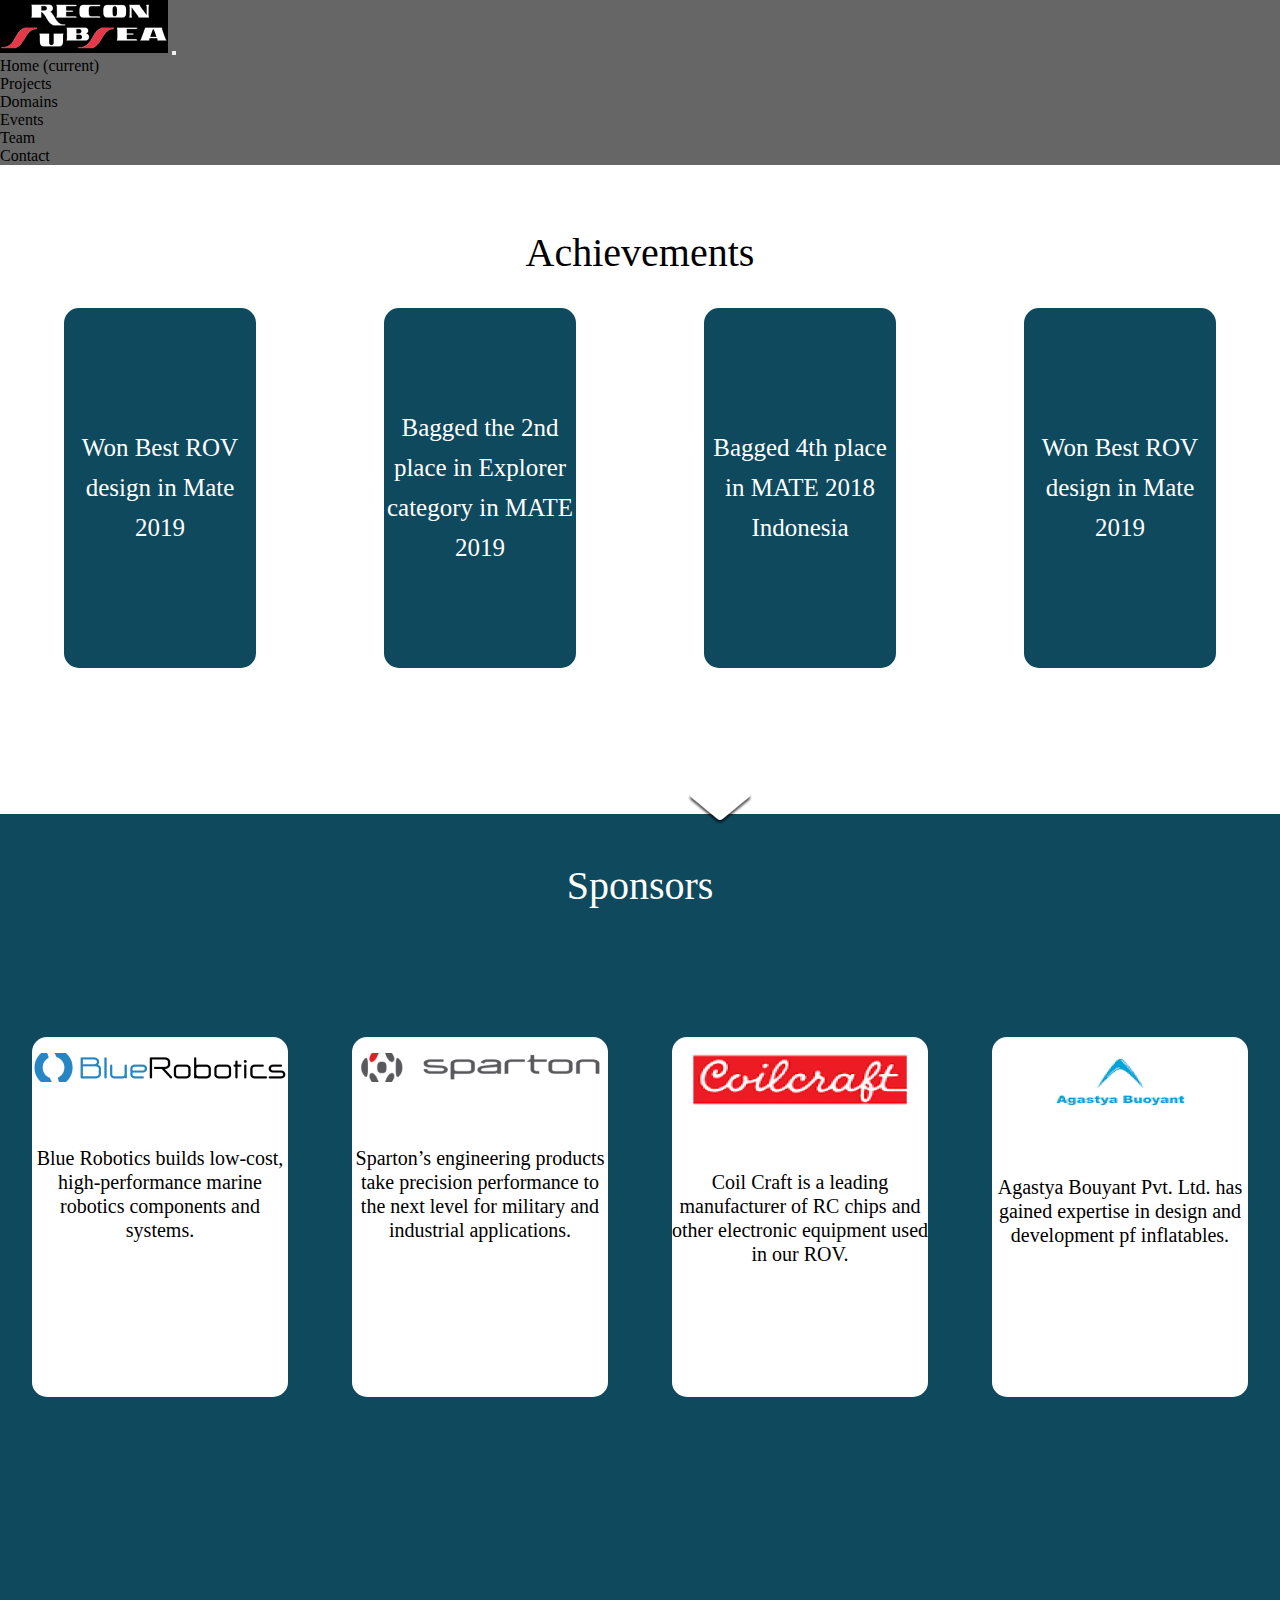
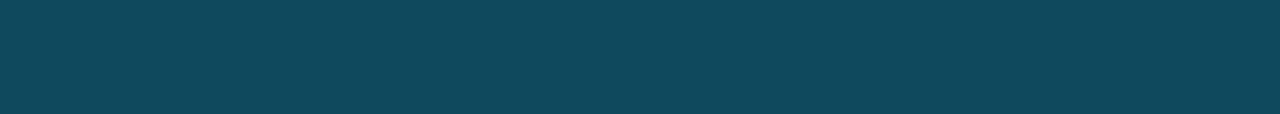
==== index.html @ fd340421 "Merge branch 'master' into Shubhra" ====
<html lang="en">
<head>
  <meta charset="UTF-8">
  <meta http-equiv="X-UA-Compatible" content="IE=edge">
  <meta name="viewport" content="width=device-width, initial-scale=1.0">
  <title>Recon Subsea</title>
  <script src="./js/parallax.js"></script>
  <link rel="stylesheet" href="https://cdn.jsdelivr.net/npm/bootstrap@4.6.0/dist/css/bootstrap.min.css" integrity="sha384-B0vP5xmATw1+K9KRQjQERJvTumQW0nPEzvF6L/Z6nronJ3oUOFUFpCjEUQouq2+l" crossorigin="anonymous">
<link rel="stylesheet" href="./css/styles.css" type="text/css">
</head>
<body>
  




        <!-- navbar -->
 
<nav class="navbar navbar-expand-lg navbar-dark fixed-top nav_bar">
  <a class="navbar-brand" href="#">
    <img src="./assets/plain logo (1) 1.png" width="168" height="53" alt="">
  </a>
  <button class="navbar-toggler" type="button" data-toggle="collapse" data-target="#navbarSupportedContent" aria-controls="navbarSupportedContent" aria-expanded="false" aria-label="Toggle navigation">
    <span class="navbar-toggler-icon"></span>
  </button>

  <div class="collapse navbar-collapse" id="navbarSupportedContent">
    <ul class="navbar-nav   ml-auto pr-5">
      <li class="nav-item active pr-lg-4">
        <a class="nav-link" href="#home">Home <span class="sr-only">(current)</span></a>
      </li>
      <li class="nav-item pr-lg-4">
        <a class="nav-link" href="#projects">Projects</a>
      </li>
      <li class="nav-item pr-lg-4">
        <a class="nav-link" href="#domains">Domains</a>
      </li>
      <li class="nav-item pr-lg-4">
        <a class="nav-link" href="#events">Events</a>
      </li>
      <li class="nav-item pr-lg-4">
        <a class="nav-link" href="#team">Team</a>
      </li>
      <li class="nav-item pr-lg-4">
        <a class="nav-link" href="contact.html">Contact</a>
      </li>

    </ul>
  </div>
</nav>
<!-- nav ends -->



<img src="assets/Vector 1.png" class="hero-vector" href="#achievements">
</div>

<!-- header ends -->
<div class="achievements">
  <h2 class="achievements-h2" id="achievements">Achievements</h2>



  <div class="achievements-container">
  <div class="achievements-card">
    Won Best ROV design in Mate 2019
  </div>
  <div class="achievements-card">
Bagged the 2nd place in Explorer category in MATE 2019  </div>
  <div class="achievements-card">
Bagged 4th place in MATE 2018 Indonesia  </div>
  <div class="achievements-card">
    Won Best ROV design in Mate 2019
  </div>
  </div>
</div>
<!-- achievements ends -->

<div class="sponsors">
  <div class="sponsors-h2">
    Sponsors
  </div>
  <div class="sponsors-container ">
  <div class="sponsors-card ">
    <img src="./assets/blurrobotics.png" class="sponsors-image"/>
    <p class="sponsors-text">Blue Robotics builds low-cost, high-performance marine robotics components and systems.</p>
  </div>
  <div class="sponsors-card">
    <img src="./assets/sparton-logo.png" class="sponsors-image" />
    <p class="sponsors-text">Sparton’s engineering products take precision performance to the next level for military and industrial applications.</p>
  </div>
  <div class="sponsors-card">
    <img src="./assets/coilcraft01.png" class="sponsors-image" />
    <p class="sponsors-text">Coil Craft is a leading manufacturer of RC chips and other electronic equipment used in our ROV.</p>
  </div>
  <div class="sponsors-card">
    <img src="./assets/agastyabouyant01.png" class="sponsors-image" />
    <p class="sponsors-text">Agastya Bouyant Pvt. Ltd. has gained expertise in design and development pf inflatables.</p>
  </div>
  </div>
</div>
</body>
</html>
---- css/styles.css ----
:root{
  --fade : rgba(0,0,0,0.6);
}

*{
  padding: 0;
  margin: 0;
  scroll-behavior: smooth;
}




.nav_bar{
  background-color: var(--fade);
  /* color: white; */
}
.navbar-nav{
  color: white;
}
.hero{
  /* ROVpic02 1 */
display: flex;
/* position: absolute; */
width: 98.8vw;
height: 100vh;
/* left: 1440px; */
/* top: 0px; */
/* display: flex; */
background-image: url(../assets/ROVpic02\ 1.png);
/* transform: matrix(-1, 0, 0, 1, 0, 0); */
background-size: 100vw;



}

.hero-h2{

position: absolute;
width: 50vw;
height: 20vh;
align-self: flex-start;
margin-top: 25vh;
display: flex;
font-family: Raleway;
font-style: normal;
font-weight: 300;
font-size: 40px;
line-height: 47px;
margin-left: 10vw ;
color: #FFFFFF;

text-shadow: 0px 2px 8px rgba(0, 0, 0, 0.25);
}

.hero-p{
  position: absolute;
width: 715px;
height: 91px;
align-self: center;
margin-top: 25vh;

font-family: Raleway;
font-style: normal;
font-weight: 300;
font-size: 25px;
line-height: 29px;
margin-left: 10vw ;

color: #FFFFFF;

text-shadow: 0px 2px 8px rgba(0, 0, 0, 0.25);
}

.hero-vector{
  position: absolute;
width: 66px;
height: 33px;
left: 687px;
top: 88vh;


}
.hero-vector:hover{
  box-shadow: 0px 4px 4px rgba(0, 0, 0, 0.71);
  background-color: var(--fade);
  border-radius: 20%;
}

.achievements{
  height: 65vh;
}

.achievements-h2{
font-family: Raleway;
font-size: 40px;
font-style: normal;
font-weight: 300;
line-height: 47px;
letter-spacing: 0em;
text-align: center;
margin-top: 4rem;

}

.achievements-card{
  height: 40vh;
  width: 15vw;
  background-color: #0E495D;
  color: white;
  display: flex;
  text-align: center;
  align-items: center;
  font-family: Raleway;
font-size: 25px;
font-style: normal;
font-weight: 300;
line-height: 40px;
letter-spacing: 0em;
border-radius: 15px;

;
}

.achievements-container{
    display: flex;
  flex-direction: row;
  justify-content: space-around;
  margin-top: 2rem;
}

.sponsors{
  min-height: 100vh;
  background-color: #0E495D;

}
.sponsors-h2{
  font-family: Raleway;
font-size: 40px;
font-style: normal;
font-weight: 300;
line-height: 47px;
letter-spacing: 0em;
text-align: center;
color: white;
padding-top: 3rem;
}
.sponsors-container{
  margin-top: 4rem;
  display: flex;
  flex-wrap: wrap;
  justify-content: space-around;
}
.sponsors-card{
  background-color: white;
  height: 40vh;
  width: 20vw;
  border-radius: 15px;
  text-align: center;
  margin-top: 4rem;

}

.sponsors-text{
  padding-top: 4rem;
  font-family: Raleway;
font-size: 20px;
font-style: normal;
font-weight: 300;
line-height: 24px;
letter-spacing: 0em;
text-align: center;

}
.sponsors-image{
  padding-top: 1rem;
}

.contact-body{
  margin-top: 6rem ;
}

.contact-h2{
  font-family: Raleway;
font-size: 40px;
font-style: normal;
font-weight: 600;
line-height: 47px;
letter-spacing: 0em;
text-align: left;
/* padding-left: 4rem; */
}

.phone{
  /* margin-left: 4rem; */
  margin-top: 2rem;
  display: inline;
  text-decoration: none;
  color: black;
}
a{
  text-decoration: none;
  color: black;
}
.map{
float: right;
display: inline;

}
.details{
  display: flex;
  flex-direction: row;
  justify-content: space-around;
}
.socialmedia{
  margin-top: 5rem;
  display: flex;

}
.form{
  display: flex;
  justify-content: space-around;
  margin-top: 3rem;
  /* flex-direction: column; */
}
.form-h2{
  font-family: Raleway;
font-size: 30px;
font-style: normal;
font-weight: 400;
line-height: 35px;
letter-spacing: 0em;
text-align: left;

}
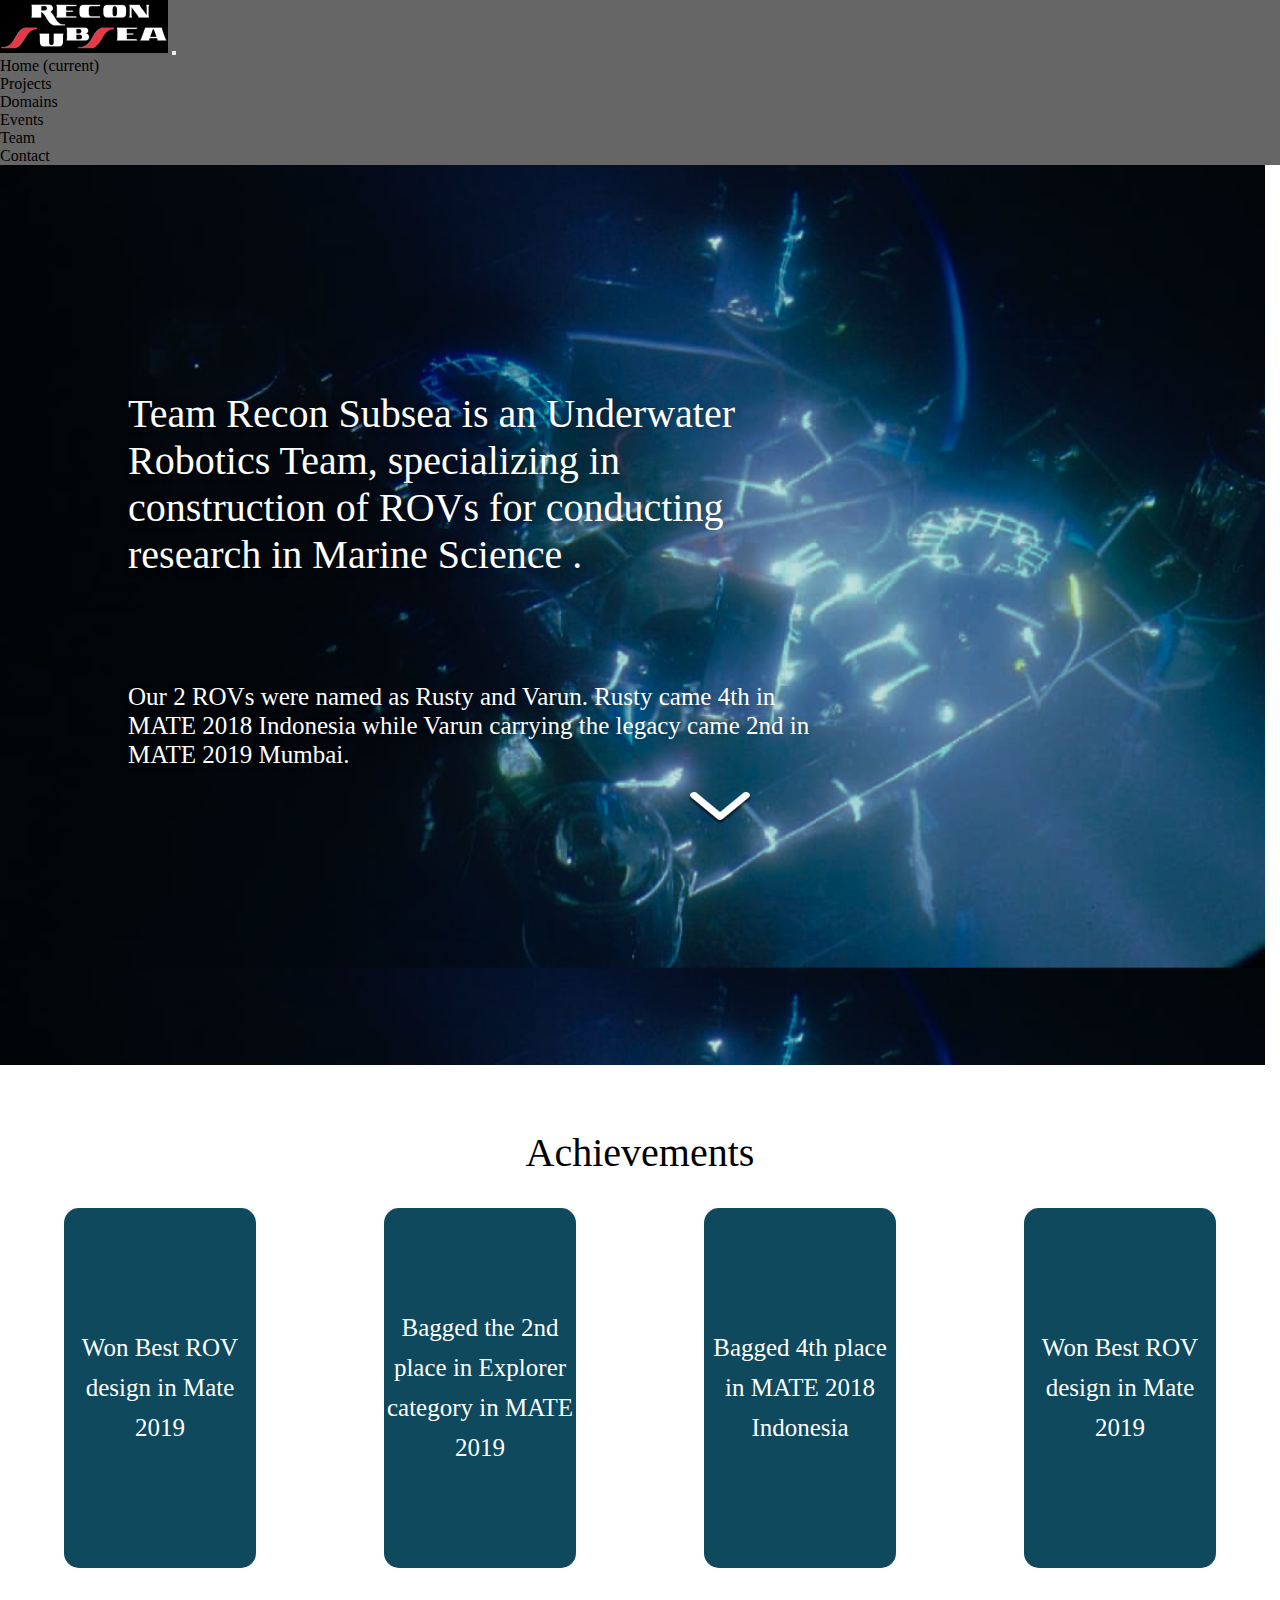
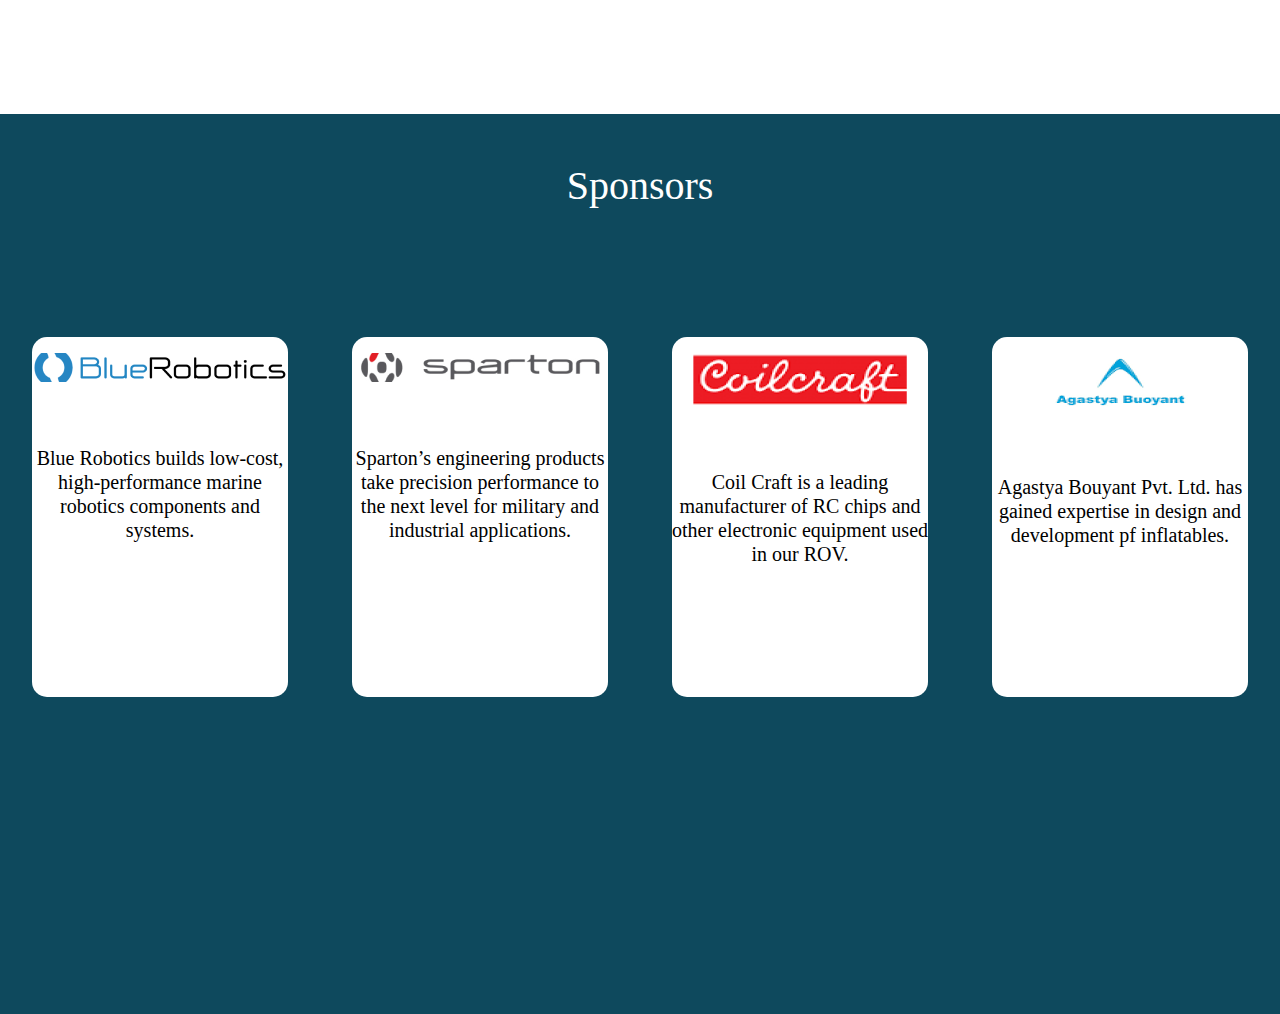
==== commit ff988e31: "resolved conflicts" ====
--- a/index.html
+++ b/index.html
@@ -50,9 +50,20 @@
 </nav>
 <!-- nav ends -->
 
+<!-- header begins -->
+<div class="hero" id='home'>
+  <h2 class="hero-h2">Team Recon Subsea is an Underwater Robotics Team, specializing in construction of ROVs for
+    conducting research in Marine
+    Science
+    .
+  </h2>
+  <div class="hero-p">
+    Our 2 ROVs were named as Rusty and Varun. Rusty came 4th in MATE 2018 Indonesia while Varun carrying the legacy came
+    2nd
+    in MATE 2019 Mumbai.
+  </div>
 
-
-<img src="assets/Vector 1.png" class="hero-vector" href="#achievements">
+  <img src="assets/Vector 1.png" class="hero-vector" href="#achievements">
 </div>
 
 <!-- header ends -->
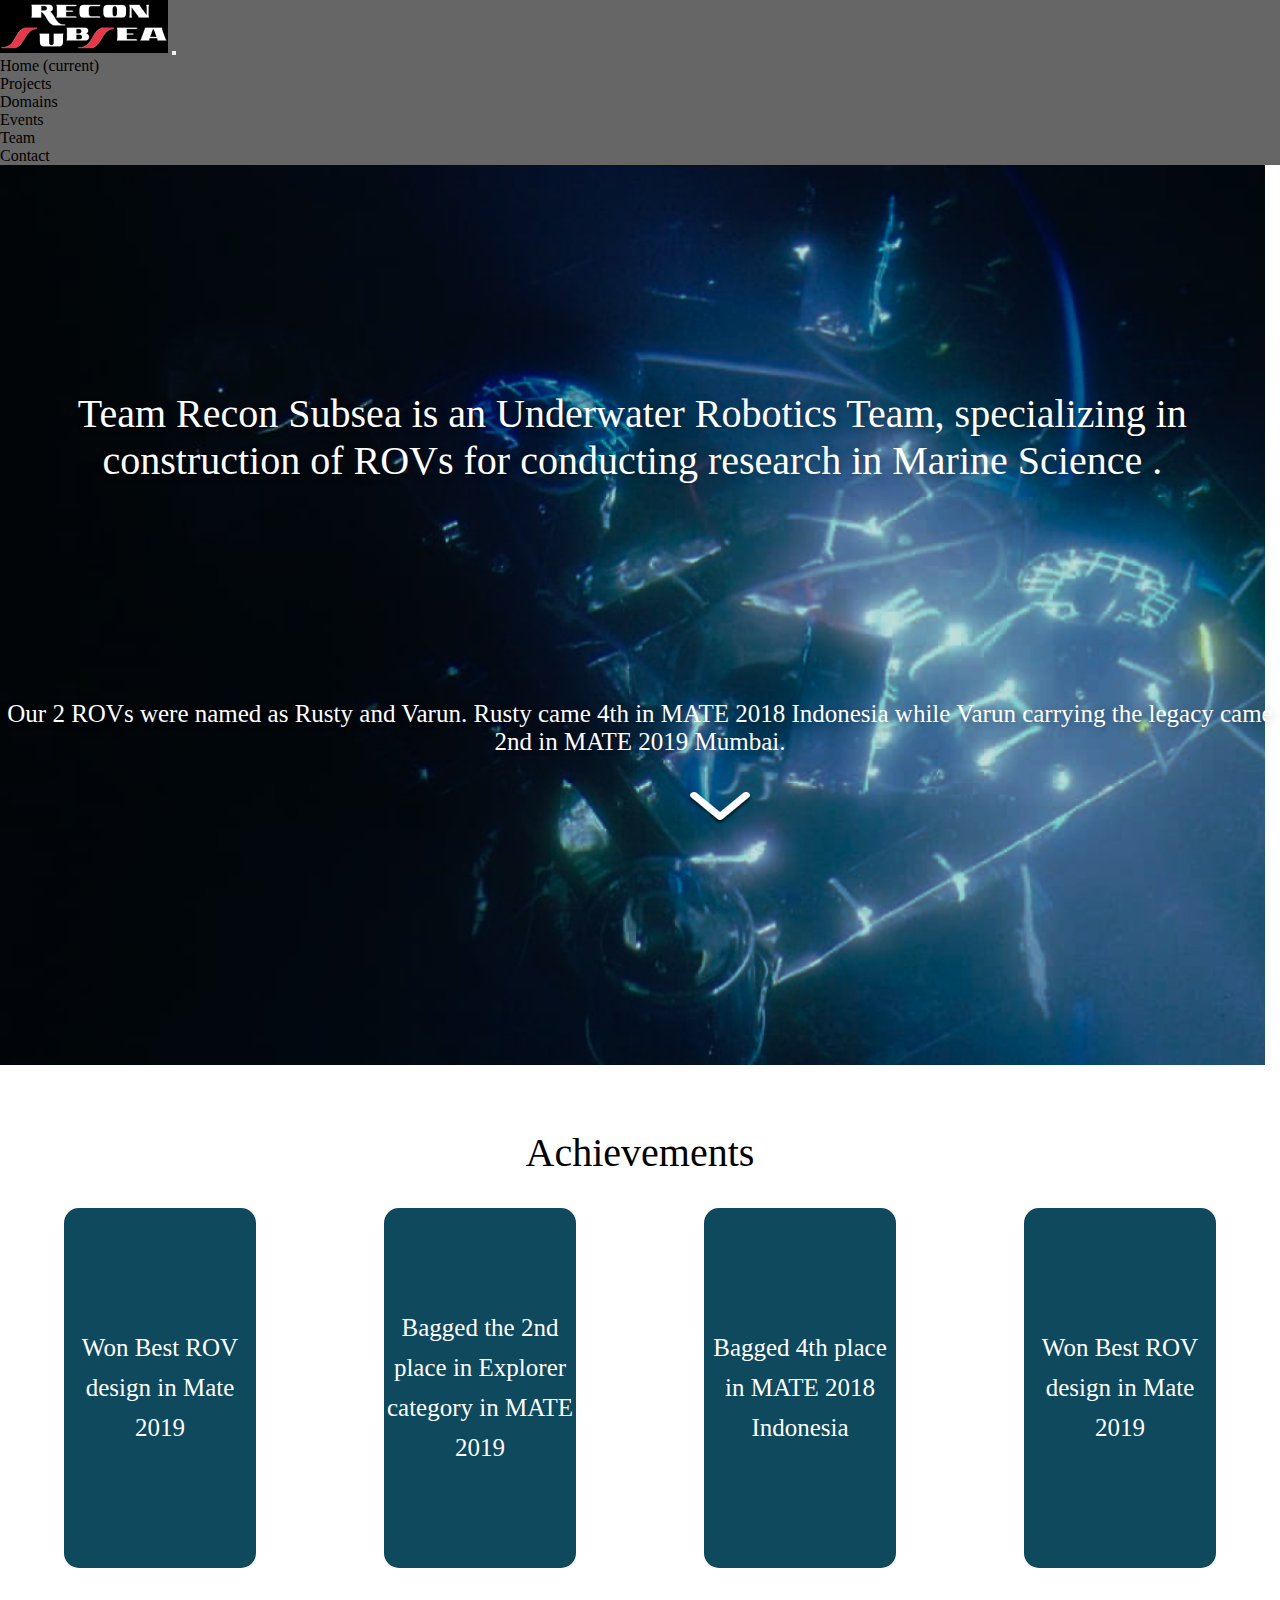
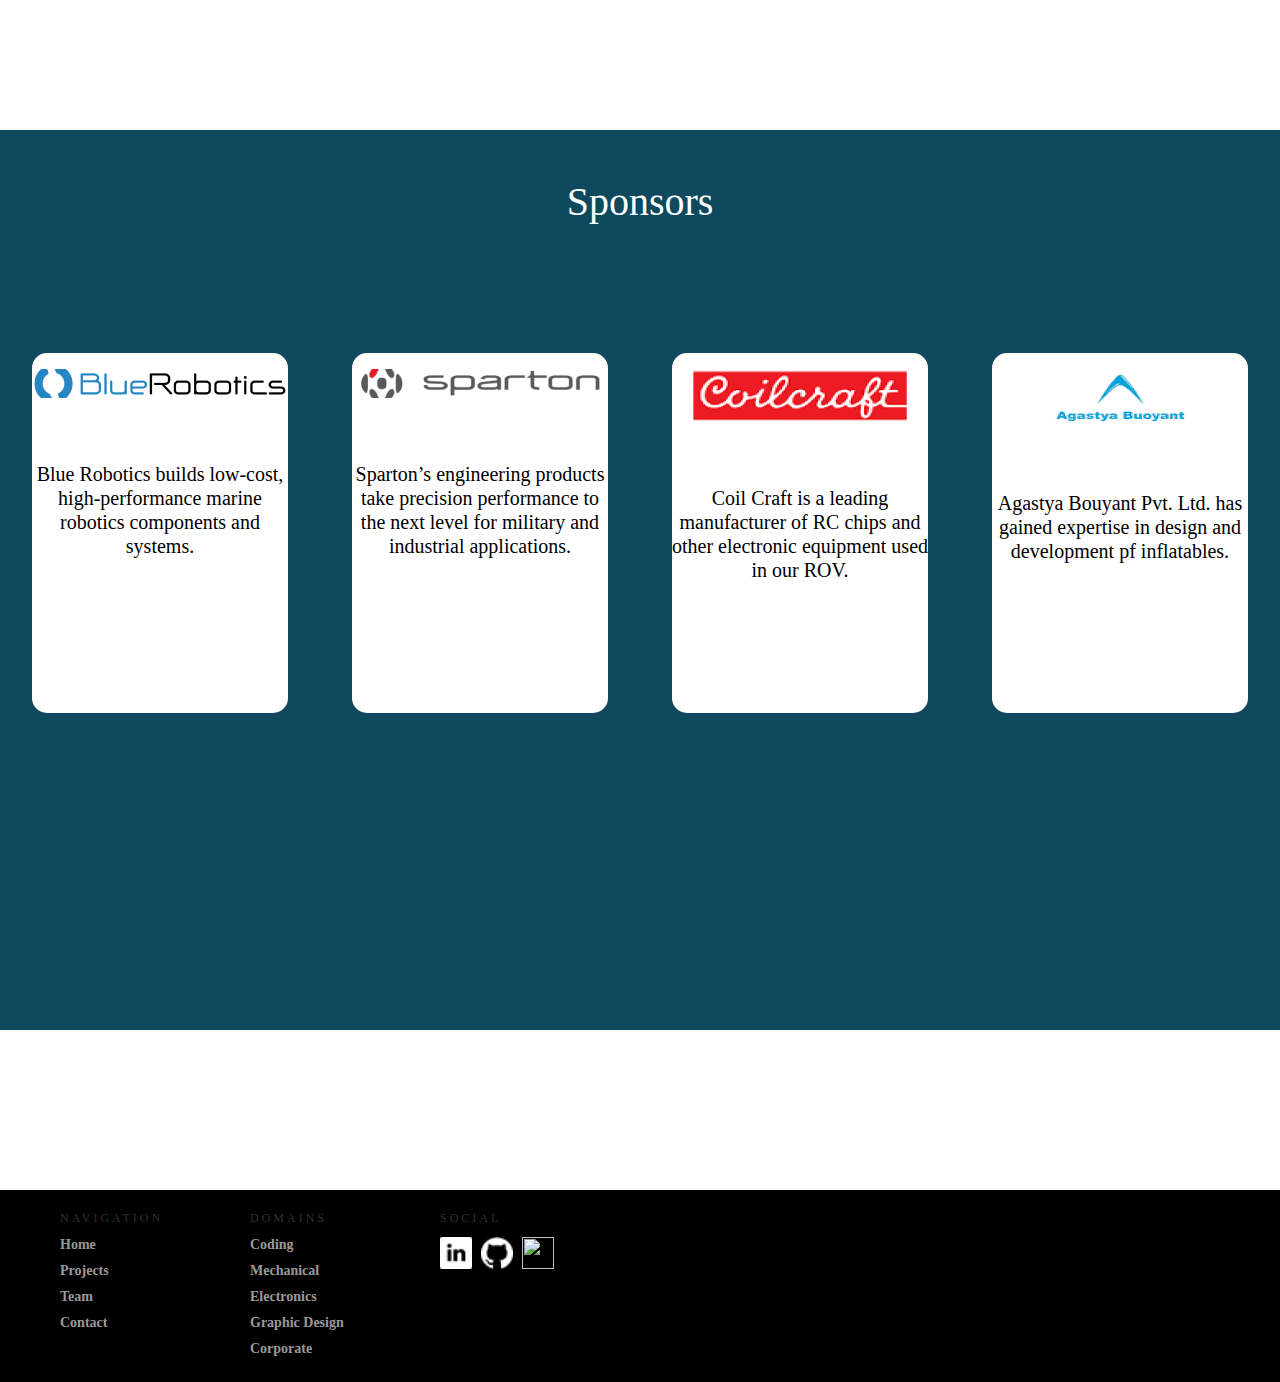
==== commit 5dd550c1: "Added Team page and responsiveness" ====
--- a/index.html
+++ b/index.html
@@ -30,16 +30,16 @@
         <a class="nav-link" href="#home">Home <span class="sr-only">(current)</span></a>
       </li>
       <li class="nav-item pr-lg-4">
-        <a class="nav-link" href="#projects">Projects</a>
+        <a class="nav-link" href="#achievements">Projects</a>
       </li>
       <li class="nav-item pr-lg-4">
-        <a class="nav-link" href="#domains">Domains</a>
+        <a class="nav-link" href="#footer">Domains</a>
       </li>
       <li class="nav-item pr-lg-4">
         <a class="nav-link" href="#events">Events</a>
       </li>
       <li class="nav-item pr-lg-4">
-        <a class="nav-link" href="#team">Team</a>
+        <a class="nav-link" href="teams.html">Team</a>
       </li>
       <li class="nav-item pr-lg-4">
         <a class="nav-link" href="contact.html">Contact</a>
@@ -72,8 +72,8 @@
 
 
 
-  <div class="achievements-container">
-  <div class="achievements-card">
+  <div class="achievements-container row">
+  <div class="achievements-card ">
     Won Best ROV design in Mate 2019
   </div>
   <div class="achievements-card">
@@ -91,7 +91,7 @@
   <div class="sponsors-h2">
     Sponsors
   </div>
-  <div class="sponsors-container ">
+  <div class="sponsors-container row">
   <div class="sponsors-card ">
     <img src="./assets/blurrobotics.png" class="sponsors-image"/>
     <p class="sponsors-text">Blue Robotics builds low-cost, high-performance marine robotics components and systems.</p>
@@ -110,5 +110,43 @@
   </div>
   </div>
 </div>
+
+<!-- FOOTER START -->
+<div class="footer mt-0" id="footer">
+
+  <div class="contain">
+    <div class="col">
+
+      <h1>NAVIGATION</h1>
+      <ul>
+        <li><a href="index.html" class="footer-a">Home</a></li>
+        <li><a href="index.html#achievements" class="footer-a">Projects</a></li>
+        <li><a href="#team" class="footer-a">Team</a></li>
+        <li><a href="contact.html" class="footer-a">Contact</a></li>
+      </ul>
+    </div>
+    <div class="col">
+      <h1>Domains</h1>
+      <ul>
+        <li>Coding</li>
+        <li>Mechanical</li>
+        <li>Electronics</li>
+        <li>Graphic Design</li>
+        <li>Corporate</li>
+      </ul>
+    </div>
+
+    <div class="col social">
+      <h1>Social</h1>
+      <ul>
+        <li><img src="./assets/Vector.png" width="32" style="width: 32px;"></li>
+        <li><img src="./assets/Vector (1).png" width="32" style="width: 32px;"></li>
+        <li><img src="https://img.icons8.com/metro/26/ffffff/instagram-new.png" width="32" style="width: 32px;"></li>
+      </ul>
+    </div>
+    <div class="clearfix"></div>
+  </div>
+</div>
+<!-- END OF FOOTER -->
 </body>
 </html>
--- a/css/styles.css
+++ b/css/styles.css
@@ -6,6 +6,7 @@
   padding: 0;
   margin: 0;
   scroll-behavior: smooth;
+  overflow-x: hidden;
 }
 
 
@@ -30,43 +31,43 @@
 background-image: url(../assets/ROVpic02\ 1.png);
 /* transform: matrix(-1, 0, 0, 1, 0, 0); */
 background-size: 100vw;
-
-
-
+background-size: cover;
 }
 
 .hero-h2{
 
-position: absolute;
-width: 50vw;
-height: 20vh;
-align-self: flex-start;
+/* position: absolute; */
+width: auto;
+height: auto;
+/* align-self: flex-start; */
 margin-top: 25vh;
-display: flex;
+/* display: flex; */
 font-family: Raleway;
 font-style: normal;
 font-weight: 300;
 font-size: 40px;
 line-height: 47px;
-margin-left: 10vw ;
+/* margin-left: 10vw ; */
 color: #FFFFFF;
+text-align: center;
 
 text-shadow: 0px 2px 8px rgba(0, 0, 0, 0.25);
 }
 
 .hero-p{
   position: absolute;
-width: 715px;
-height: 91px;
+width: auto;
+height: auto;
 align-self: center;
 margin-top: 25vh;
+text-align: center;
 
 font-family: Raleway;
 font-style: normal;
 font-weight: 300;
 font-size: 25px;
-line-height: 29px;
-margin-left: 10vw ;
+/* line-height: 29px; */
+/* margin-left: 10vw ; */
 
 color: #FFFFFF;
 
@@ -119,8 +120,6 @@
 line-height: 40px;
 letter-spacing: 0em;
 border-radius: 15px;
-
-;
 }
 
 .achievements-container{
@@ -128,11 +127,15 @@
   flex-direction: row;
   justify-content: space-around;
   margin-top: 2rem;
+margin-bottom: 5rem;
+
 }
 
 .sponsors{
   min-height: 100vh;
   background-color: #0E495D;
+margin-top: 5rem;
+
 
 }
 .sponsors-h2{
@@ -191,7 +194,9 @@
 text-align: left;
 /* padding-left: 4rem; */
 }
-
+.contact-details{
+  display: flex; flex-direction:column ;
+}
 .phone{
   /* margin-left: 4rem; */
   margin-top: 2rem;
@@ -222,7 +227,7 @@
   display: flex;
   justify-content: space-around;
   margin-top: 3rem;
-  /* flex-direction: column; */
+  flex-direction: column;
 }
 .form-h2{
   font-family: Raleway;
@@ -231,7 +236,337 @@
 font-weight: 400;
 line-height: 35px;
 letter-spacing: 0em;
+text-align: center;
+
+
+}
+
+/* ///// inputs /////*/
+
+input:focus ~ label, textarea:focus ~ label, input:valid ~ label, textarea:valid ~ label {
+    font-size: 0.75em;
+    color: #999;
+    top: -5px;
+    -webkit-transition: all 0.225s ease;
+    transition: all 0.225s ease;
+}
+
+.styled-input {
+    float: left;
+    width: 293px;
+    margin: 1rem 0;
+    position: relative;
+    border-radius: 4px;
+}
+
+@media only screen and (max-width: 768px){
+    .styled-input {
+        width:80%;
+    }
+}
+
+.styled-input label {
+    color: #999;
+    padding: 1.3rem 30px 1rem 30px;
+    position: absolute;
+    top: 10px;
+    left: 0;
+    -webkit-transition: all 0.25s ease;
+    transition: all 0.25s ease;
+    pointer-events: none;
+}
+
+.styled-input.wide { 
+    width: 50vw;
+    max-width: 100%;
+}
+
+input,
+textarea {
+    padding: 30px;
+    border: 1px solid #000000;
+box-sizing: border-box;
+border-radius: 10px;
+    width: 100%;
+    font-size: 1rem;
+    background-color: white;
+    color: white;
+    border-radius: 4px;
+}
+
+input:focus,
+textarea:focus { outline: 0; }
+
+input:focus ~ span,
+textarea:focus ~ span {
+    width: 100%;
+    -webkit-transition: all 0.075s ease;
+    transition: all 0.075s ease;
+}
+
+textarea {
+    width: 100%;
+    min-height: 15em;
+}
+
+.input-container {
+    width: 650px;
+    max-width: 100%;
+    margin: 20px auto 25px auto;
+}
+
+.submit-btn {
+    float: right;
+    padding: 7px 35px;
+    border-radius: 60px;
+    display: inline-block;
+    background-color: black;
+    color: white;
+    font-size: 18px;
+    cursor: pointer;
+    box-shadow: 0 2px 5px 0 rgba(0,0,0,0.06),
+              0 2px 10px 0 rgba(0,0,0,0.07);
+    -webkit-transition: all 300ms ease;
+    transition: all 300ms ease;
+}
+
+.submit-btn:hover {
+    transform: translateY(1px);
+    box-shadow: 0 1px 1px 0 rgba(0,0,0,0.10),
+              0 1px 1px 0 rgba(0,0,0,0.09);
+}
+
+@media (max-width: 768px) {
+    .submit-btn {
+        width:100%;
+        float: none;
+        text-align:center;
+    }
+}
+
+input[type=checkbox] + label {
+  color: #ccc;
+  font-style: italic;
+} 
+
+input[type=checkbox]:checked + label {
+  color: #f00;
+  font-style: normal;
+}
+
+.form-input{
+  max-width: 50vw;
+margin-left: 20vw;
+}
+
+
+
+
+.team-h1{
+ font-family: Raleway;
+font-size: 40px;
+font-style: normal;
+font-weight: 600;
+line-height: 47px;
+letter-spacing: 0em;
 text-align: left;
-
-}
-
+margin-top: 8rem;
+}
+.team-cards{
+  margin-top: 5rem;
+  display: flex;
+  flex-direction: row;
+flex-wrap: wrap;
+display: flex;
+align-items: center;
+justify-content: space-around;
+
+}
+.card-container{
+ margin-top: 2rem;
+width: 13rem;
+height: 18rem;
+background: #000000;
+border-radius: 10px;
+color: white;
+text-align: center;
+margin-left: auto;
+margin-right: auto;
+border-radius: 10px ;
+
+}
+
+.card-h2{
+  font-family: Raleway;
+font-size: 20px;
+font-style: normal;
+font-weight: 400;
+line-height: 23px;
+letter-spacing: 0.07em;
+text-align: center;
+
+}
+
+.icons{
+  display: flex;
+  justify-content: space-around;
+}
+.team-images{
+  height: 10rem;
+}
+
+.footer {
+  width: 100%;
+  position: relative;
+  height: auto;
+  background-color: black;
+  margin-top: 10rem;
+}
+
+.footer-a{
+  text-decoration: none;
+  color: #999999;
+}
+
+.footer-a:hover{
+  color: white;
+  text-decoration: none;
+}
+.footer .col {
+  width: 190px;
+  height: auto;
+  float: left;
+  box-sizing: border-box;
+  -webkit-box-sizing: border-box;
+  -moz-box-sizing: border-box;
+  padding: 0px 20px 20px 20px;
+}
+.footer .col h1 {
+  margin: 0;
+  padding: 0;
+  font-family: inherit;
+  font-size: 12px;
+  line-height: 17px;
+  padding: 20px 0px 5px 0px;
+  color: rgba(255,255,255,0.2);
+  font-weight: normal;
+  text-transform: uppercase;
+  letter-spacing: 0.250em;
+}
+.footer .col ul {
+  list-style-type: none;
+  margin: 0;
+  padding: 0;
+}
+.footer .col ul li {
+  color: #999999;
+  font-size: 14px;
+  font-family: inherit;
+  font-weight: bold;
+  padding: 5px 0px 5px 0px;
+  cursor: pointer;
+  transition: .2s;
+  -webkit-transition: .2s;
+  -moz-transition: .2s;
+}
+.social ul li {
+  display: inline-block;
+  padding-right: 5px !important;
+}
+
+.footer .col ul li:hover {
+  color: #ffffff;
+  transition: .1s;
+  -webkit-transition: .1s;
+  -moz-transition: .1s;
+}
+.clearfix {
+  clear: both;
+}
+@media only screen and (min-width: 1280px) {
+  .contain {
+    width: 1200px;
+    margin: 0 auto;
+  }
+}
+@media only screen and (max-width: 1139px) {
+  .contain .social {
+    width: 1000px;
+    display: block;
+  }
+  .social h1 {
+    margin: 0px;
+  }
+}
+@media only screen and (max-width: 950px) {
+  .footer .col {
+    width: 33%;
+  }
+  .footer .col h1 {
+    font-size: 14px;
+  }
+  .footer .col ul li {
+    font-size: 13px;
+  }
+}
+@media only screen and (max-width: 500px) {
+    .footer .col {
+      width: 50%;
+    }
+    .footer .col h1 {
+      font-size: 14px;
+    }
+    .footer .col ul li {
+      font-size: 13px;
+    }
+}
+@media only screen and (max-width: 340px) {
+  .footer .col {
+    width: 100%;
+  }
+}
+
+@media screen and (max-width: 420px){
+  .hero{
+    background-image: url(../assets/underwater01\ 1.png);
+    background-size: cover;
+    margin-left: 0;
+  }
+  .hero-h2{
+    margin-left: 0;
+    left: 0;
+  }
+  .hero-p{
+    padding-top: 40vh;
+  }
+  .nav_bar{
+    width: 100vw;
+  }
+  .hero-vector{
+    display: none;
+  }
+  .achievements-card{
+width: 90vw;
+
+
+  }
+  .sponsors-card{
+    width: 90vw;
+    margin-bottom: 4rem;
+  }
+
+  .contact-h2{
+    display: block;
+  }
+  .map{
+    display: none;
+ 
+  }
+  .contact-details{
+    width: 100vw;
+    text-align: center;
+  }
+    .email{
+      float: left;
+    }
+}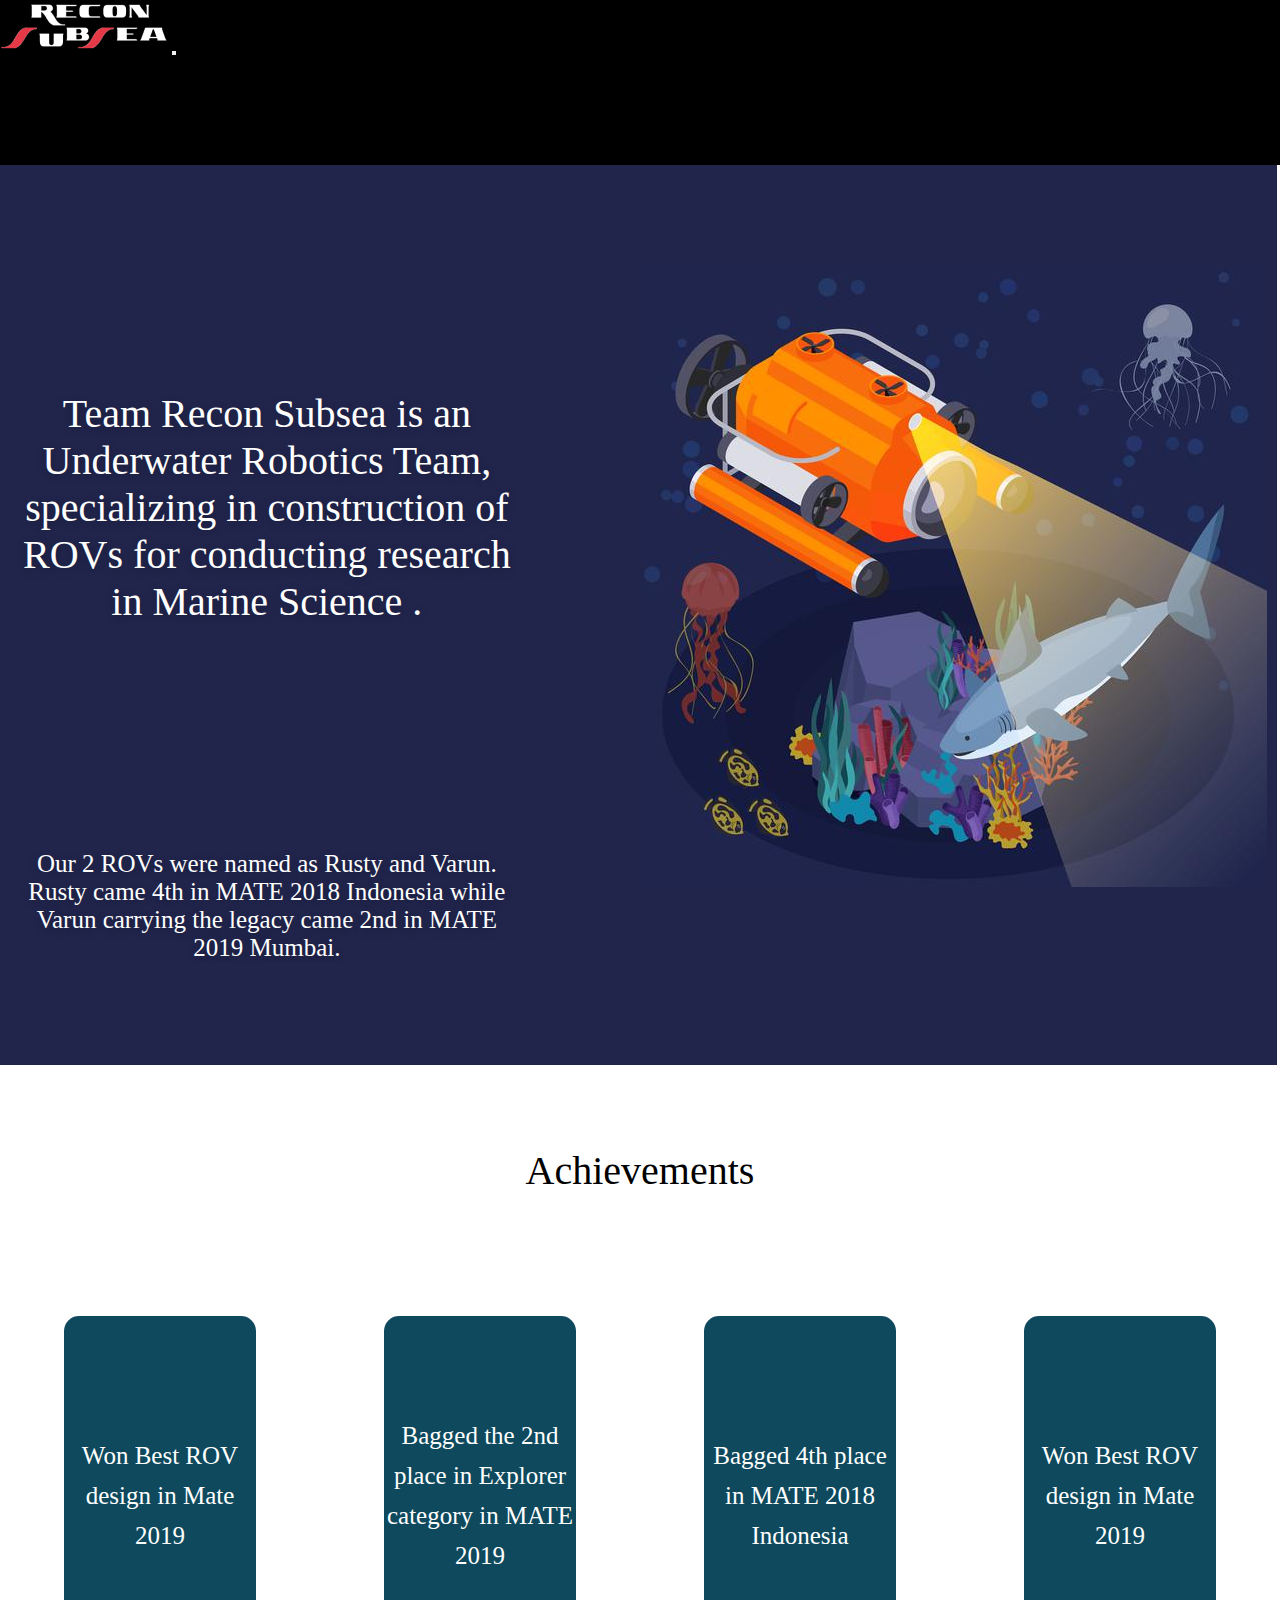
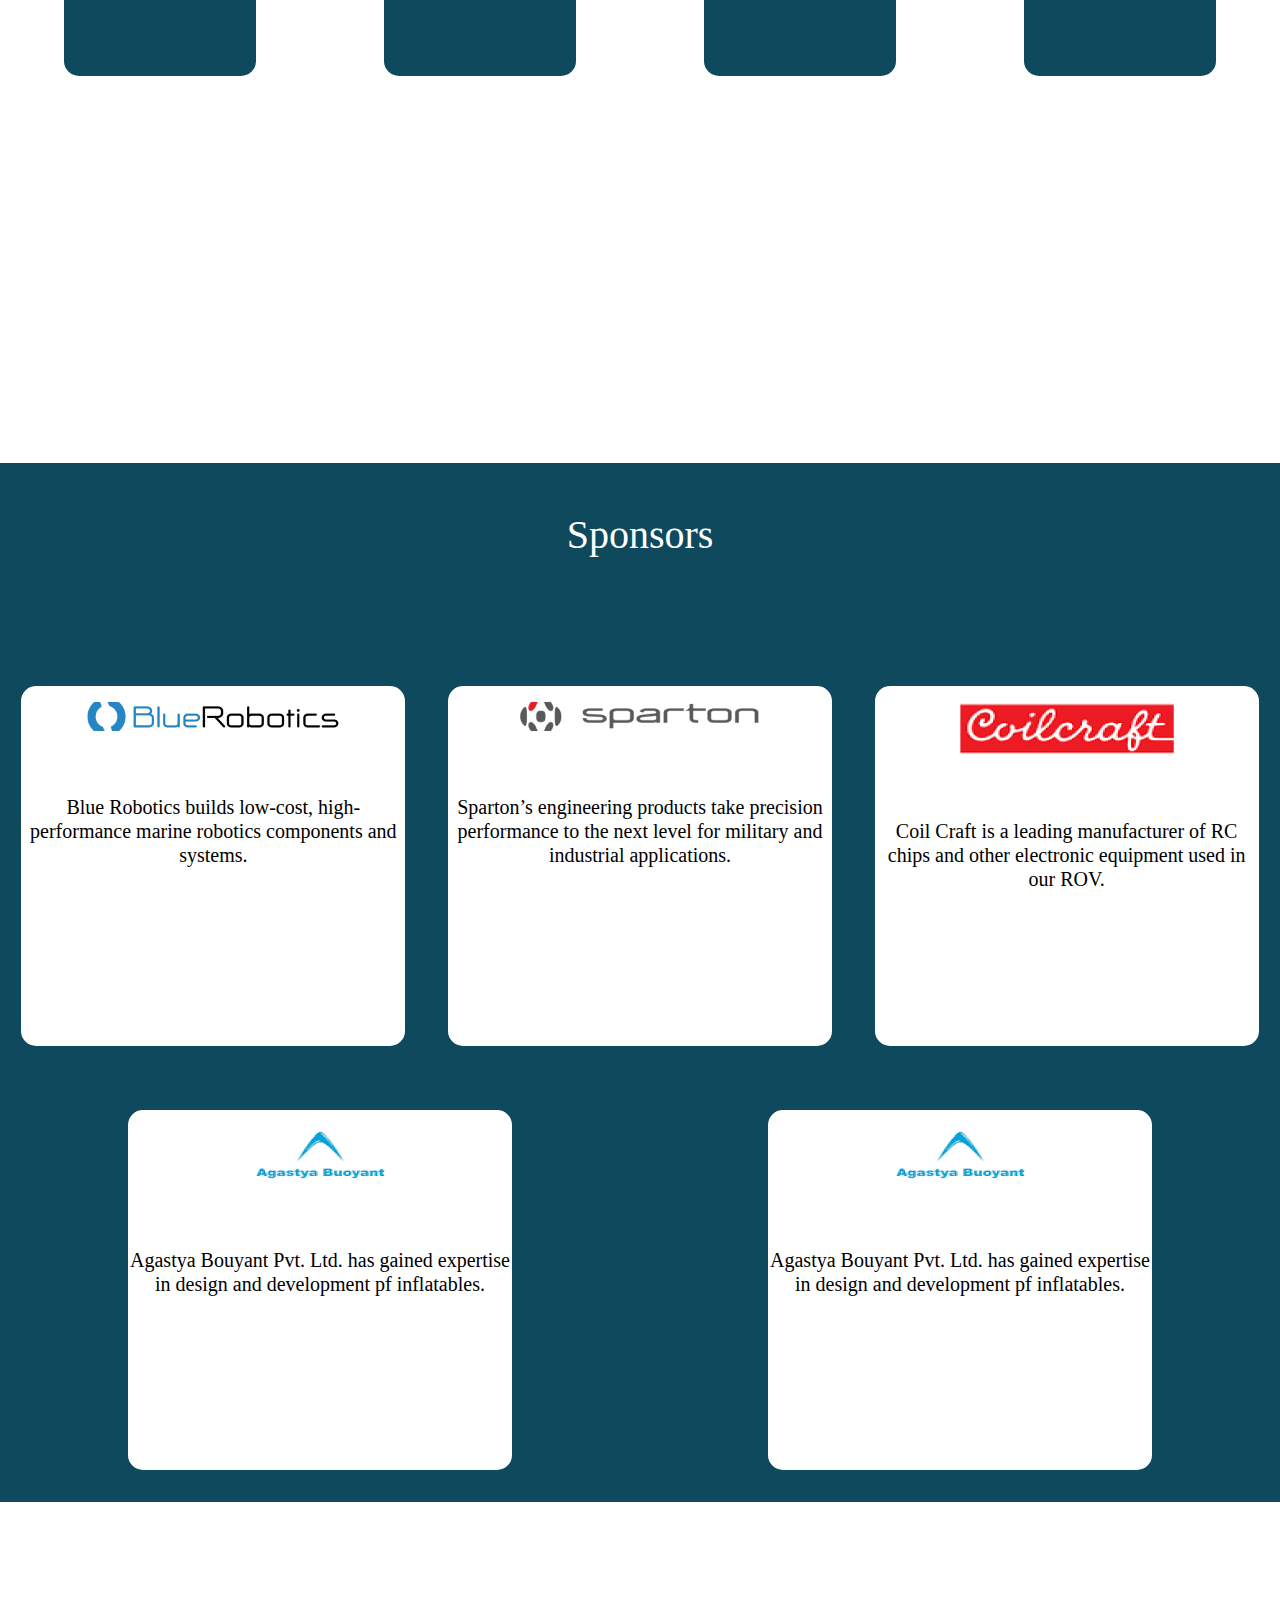
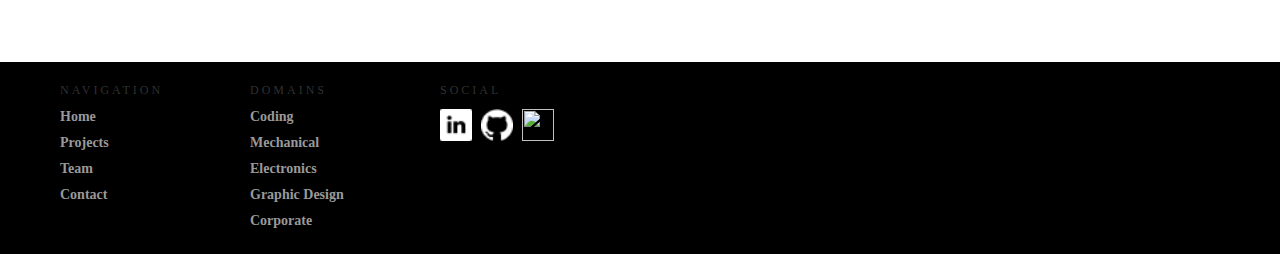
==== commit 1c34abc2: "Changed home page, events page, team and contact page" ====
--- a/index.html
+++ b/index.html
@@ -1,152 +1,197 @@
 <html lang="en">
-<head>
-  <meta charset="UTF-8">
-  <meta http-equiv="X-UA-Compatible" content="IE=edge">
-  <meta name="viewport" content="width=device-width, initial-scale=1.0">
-  <title>Recon Subsea</title>
-  <script src="./js/parallax.js"></script>
-  <link rel="stylesheet" href="https://cdn.jsdelivr.net/npm/bootstrap@4.6.0/dist/css/bootstrap.min.css" integrity="sha384-B0vP5xmATw1+K9KRQjQERJvTumQW0nPEzvF6L/Z6nronJ3oUOFUFpCjEUQouq2+l" crossorigin="anonymous">
-<link rel="stylesheet" href="./css/styles.css" type="text/css">
-</head>
-<body>
-  
+  <head>
+    <meta charset="UTF-8" />
+    <meta http-equiv="X-UA-Compatible" content="IE=edge" />
+    <meta name="viewport" content="width=device-width, initial-scale=1.0" />
+    <title>Recon Subsea</title>
+    <link rel="icon" href="./assets/RSlogoCircular01.png" />
+    <script src="./js/parallax.js"></script>
+    <link
+      rel="stylesheet"
+      href="https://cdn.jsdelivr.net/npm/bootstrap@4.6.0/dist/css/bootstrap.min.css"
+      integrity="sha384-B0vP5xmATw1+K9KRQjQERJvTumQW0nPEzvF6L/Z6nronJ3oUOFUFpCjEUQouq2+l"
+      crossorigin="anonymous"
+    />
+    <link rel="stylesheet" href="./css/styles.css" type="text/css" />
+  </head>
+  <body>
+    <!-- navbar -->
 
+    <nav class="navbar navbar-expand-lg navbar-dark fixed-top nav_bar">
+      <a class="navbar-brand" href="#">
+        <img
+          src="./assets/plain logo (1) 1.png"
+          width="168"
+          height="53"
+          alt=""
+        />
+      </a>
+      <button
+        class="navbar-toggler"
+        type="button"
+        data-toggle="collapse"
+        data-target="#navbarSupportedContent"
+        aria-controls="navbarSupportedContent"
+        aria-expanded="false"
+        aria-label="Toggle navigation"
+      >
+        <span class="navbar-toggler-icon"></span>
+      </button>
 
+      <div class="collapse navbar-collapse" id="navbarSupportedContent">
+        <ul class="navbar-nav ml-auto pr-5">
+          <li class="nav-item active pr-lg-4">
+            <a class="nav-link" href="#home"
+              >Home <span class="sr-only">(current)</span></a
+            >
+          </li>
+          <li class="nav-item pr-lg-4">
+            <a class="nav-link" href="#achievements">Projects</a>
+          </li>
+          <li class="nav-item pr-lg-4">
+            <a class="nav-link" href="#footer">Domains</a>
+          </li>
+          <li class="nav-item pr-lg-4">
+            <a class="nav-link" href="events.html">Events</a>
+          </li>
+          <li class="nav-item pr-lg-4">
+            <a class="nav-link" href="teams.html">Team</a>
+          </li>
+          <li class="nav-item pr-lg-4">
+            <a class="nav-link" href="contact.html">Contact</a>
+          </li>
+        </ul>
+      </div>
+    </nav>
+    <!-- nav ends -->
 
+    <!-- header begins -->
+    <div class="hero" id="home">
+      <div class="hero-content">
+        <h2 class="hero-h2">
+          Team Recon Subsea is an Underwater Robotics Team, specializing in
+          construction of ROVs for conducting research in Marine Science .
+        </h2>
+        <div class="hero-p">
+          Our 2 ROVs were named as Rusty and Varun. Rusty came 4th in MATE 2018
+          Indonesia while Varun carrying the legacy came 2nd in MATE 2019
+          Mumbai.
+        </div>
+      </div>
+      <div class="hero-image">
+        <img src="./assets/bg-image.jpg" />
+      </div>
+    </div>
+    <span id="achievements"></span> <br />
+    <!-- header ends -->
+    <div class="achievements">
+      <h2 class="achievements-h2">Achievements</h2>
 
-        <!-- navbar -->
- 
-<nav class="navbar navbar-expand-lg navbar-dark fixed-top nav_bar">
-  <a class="navbar-brand" href="#">
-    <img src="./assets/plain logo (1) 1.png" width="168" height="53" alt="">
-  </a>
-  <button class="navbar-toggler" type="button" data-toggle="collapse" data-target="#navbarSupportedContent" aria-controls="navbarSupportedContent" aria-expanded="false" aria-label="Toggle navigation">
-    <span class="navbar-toggler-icon"></span>
-  </button>
+      <div class="achievements-container row">
+        <div class="achievements-card">Won Best ROV design in Mate 2019</div>
+        <div class="achievements-card">
+          Bagged the 2nd place in Explorer category in MATE 2019
+        </div>
+        <div class="achievements-card">
+          Bagged 4th place in MATE 2018 Indonesia
+        </div>
+        <div class="achievements-card">Won Best ROV design in Mate 2019</div>
+      </div>
+    </div>
+    <!-- achievements ends -->
 
-  <div class="collapse navbar-collapse" id="navbarSupportedContent">
-    <ul class="navbar-nav   ml-auto pr-5">
-      <li class="nav-item active pr-lg-4">
-        <a class="nav-link" href="#home">Home <span class="sr-only">(current)</span></a>
-      </li>
-      <li class="nav-item pr-lg-4">
-        <a class="nav-link" href="#achievements">Projects</a>
-      </li>
-      <li class="nav-item pr-lg-4">
-        <a class="nav-link" href="#footer">Domains</a>
-      </li>
-      <li class="nav-item pr-lg-4">
-        <a class="nav-link" href="#events">Events</a>
-      </li>
-      <li class="nav-item pr-lg-4">
-        <a class="nav-link" href="teams.html">Team</a>
-      </li>
-      <li class="nav-item pr-lg-4">
-        <a class="nav-link" href="contact.html">Contact</a>
-      </li>
+    <div class="sponsors">
+      <div class="sponsors-h2">Sponsors</div>
+      <div class="sponsors-container row">
+        <div class="sponsors-card">
+          <img src="./assets/blurrobotics.png" class="sponsors-image" />
+          <p class="sponsors-text">
+            Blue Robotics builds low-cost, high-performance marine robotics
+            components and systems.
+          </p>
+        </div>
+        <div class="sponsors-card">
+          <img src="./assets/sparton-logo.png" class="sponsors-image" />
+          <p class="sponsors-text">
+            Sparton’s engineering products take precision performance to the
+            next level for military and industrial applications.
+          </p>
+        </div>
+        <div class="sponsors-card">
+          <img src="./assets/coilcraft01.png" class="sponsors-image" />
+          <p class="sponsors-text">
+            Coil Craft is a leading manufacturer of RC chips and other
+            electronic equipment used in our ROV.
+          </p>
+        </div>
 
-    </ul>
-  </div>
-</nav>
-<!-- nav ends -->
-
-<!-- header begins -->
-<div class="hero" id='home'>
-  <h2 class="hero-h2">Team Recon Subsea is an Underwater Robotics Team, specializing in construction of ROVs for
-    conducting research in Marine
-    Science
-    .
-  </h2>
-  <div class="hero-p">
-    Our 2 ROVs were named as Rusty and Varun. Rusty came 4th in MATE 2018 Indonesia while Varun carrying the legacy came
-    2nd
-    in MATE 2019 Mumbai.
-  </div>
-
-  <img src="assets/Vector 1.png" class="hero-vector" href="#achievements">
-</div>
-
-<!-- header ends -->
-<div class="achievements">
-  <h2 class="achievements-h2" id="achievements">Achievements</h2>
-
-
-
-  <div class="achievements-container row">
-  <div class="achievements-card ">
-    Won Best ROV design in Mate 2019
-  </div>
-  <div class="achievements-card">
-Bagged the 2nd place in Explorer category in MATE 2019  </div>
-  <div class="achievements-card">
-Bagged 4th place in MATE 2018 Indonesia  </div>
-  <div class="achievements-card">
-    Won Best ROV design in Mate 2019
-  </div>
-  </div>
-</div>
-<!-- achievements ends -->
-
-<div class="sponsors">
-  <div class="sponsors-h2">
-    Sponsors
-  </div>
-  <div class="sponsors-container row">
-  <div class="sponsors-card ">
-    <img src="./assets/blurrobotics.png" class="sponsors-image"/>
-    <p class="sponsors-text">Blue Robotics builds low-cost, high-performance marine robotics components and systems.</p>
-  </div>
-  <div class="sponsors-card">
-    <img src="./assets/sparton-logo.png" class="sponsors-image" />
-    <p class="sponsors-text">Sparton’s engineering products take precision performance to the next level for military and industrial applications.</p>
-  </div>
-  <div class="sponsors-card">
-    <img src="./assets/coilcraft01.png" class="sponsors-image" />
-    <p class="sponsors-text">Coil Craft is a leading manufacturer of RC chips and other electronic equipment used in our ROV.</p>
-  </div>
-  <div class="sponsors-card">
-    <img src="./assets/agastyabouyant01.png" class="sponsors-image" />
-    <p class="sponsors-text">Agastya Bouyant Pvt. Ltd. has gained expertise in design and development pf inflatables.</p>
-  </div>
-  </div>
-</div>
-
-<!-- FOOTER START -->
-<div class="footer mt-0" id="footer">
-
-  <div class="contain">
-    <div class="col">
-
-      <h1>NAVIGATION</h1>
-      <ul>
-        <li><a href="index.html" class="footer-a">Home</a></li>
-        <li><a href="index.html#achievements" class="footer-a">Projects</a></li>
-        <li><a href="#team" class="footer-a">Team</a></li>
-        <li><a href="contact.html" class="footer-a">Contact</a></li>
-      </ul>
-    </div>
-    <div class="col">
-      <h1>Domains</h1>
-      <ul>
-        <li>Coding</li>
-        <li>Mechanical</li>
-        <li>Electronics</li>
-        <li>Graphic Design</li>
-        <li>Corporate</li>
-      </ul>
+        <div class="sponsors-card">
+          <img src="./assets/agastyabouyant01.png" class="sponsors-image" />
+          <p class="sponsors-text">
+            Agastya Bouyant Pvt. Ltd. has gained expertise in design and
+            development pf inflatables.
+          </p>
+        </div>
+        <div class="sponsors-card">
+          <img src="./assets/agastyabouyant01.png" class="sponsors-image" />
+          <p class="sponsors-text">
+            Agastya Bouyant Pvt. Ltd. has gained expertise in design and
+            development pf inflatables.
+          </p>
+        </div>
+      </div>
     </div>
 
-    <div class="col social">
-      <h1>Social</h1>
-      <ul>
-        <li><img src="./assets/Vector.png" width="32" style="width: 32px;"></li>
-        <li><img src="./assets/Vector (1).png" width="32" style="width: 32px;"></li>
-        <li><img src="https://img.icons8.com/metro/26/ffffff/instagram-new.png" width="32" style="width: 32px;"></li>
-      </ul>
+    <!-- FOOTER START -->
+    <div class="footer mt-0" id="footer">
+      <div class="contain">
+        <div class="col">
+          <h1>NAVIGATION</h1>
+          <ul>
+            <li><a href="index.html" class="footer-a">Home</a></li>
+            <li>
+              <a href="index.html#achievements" class="footer-a">Projects</a>
+            </li>
+            <li><a href="#team" class="footer-a">Team</a></li>
+            <li><a href="contact.html" class="footer-a">Contact</a></li>
+          </ul>
+        </div>
+        <div class="col">
+          <h1>Domains</h1>
+          <ul>
+            <li>Coding</li>
+            <li>Mechanical</li>
+            <li>Electronics</li>
+            <li>Graphic Design</li>
+            <li>Corporate</li>
+          </ul>
+        </div>
+
+        <div class="col social">
+          <h1>Social</h1>
+          <ul>
+            <li>
+              <img src="./assets/Vector.png" width="32" style="width: 32px" />
+            </li>
+            <li>
+              <img
+                src="./assets/Vector (1).png"
+                width="32"
+                style="width: 32px"
+              />
+            </li>
+            <li>
+              <img
+                src="https://img.icons8.com/metro/26/ffffff/instagram-new.png"
+                width="32"
+                style="width: 32px"
+              />
+            </li>
+          </ul>
+        </div>
+        <div class="clearfix"></div>
+      </div>
     </div>
-    <div class="clearfix"></div>
-  </div>
-</div>
-<!-- END OF FOOTER -->
-</body>
+    <!-- END OF FOOTER -->
+  </body>
 </html>
--- a/css/styles.css
+++ b/css/styles.css
@@ -1,418 +1,425 @@
-:root{
-  --fade : rgba(0,0,0,0.6);
-}
-
-*{
+:root {
+  --fade: rgba(0, 0, 0, 0.6);
+}
+
+* {
   padding: 0;
   margin: 0;
   scroll-behavior: smooth;
   overflow-x: hidden;
 }
 
-
-
-
-.nav_bar{
-  background-color: var(--fade);
+.nav_bar {
+  background-color: black;
   /* color: white; */
 }
-.navbar-nav{
-  color: white;
-}
-.hero{
+.navbar-nav {
+  color: white;
+}
+.hero {
   /* ROVpic02 1 */
-display: flex;
-/* position: absolute; */
-width: 98.8vw;
-height: 100vh;
-/* left: 1440px; */
-/* top: 0px; */
-/* display: flex; */
-background-image: url(../assets/ROVpic02\ 1.png);
-/* transform: matrix(-1, 0, 0, 1, 0, 0); */
-background-size: 100vw;
-background-size: cover;
-}
-
-.hero-h2{
-
-/* position: absolute; */
-width: auto;
-height: auto;
-/* align-self: flex-start; */
-margin-top: 25vh;
-/* display: flex; */
-font-family: Raleway;
-font-style: normal;
-font-weight: 300;
-font-size: 40px;
-line-height: 47px;
-/* margin-left: 10vw ; */
-color: #FFFFFF;
-text-align: center;
-
-text-shadow: 0px 2px 8px rgba(0, 0, 0, 0.25);
-}
-
-.hero-p{
+  display: flex;
+  justify-content: space-around;
+  /* position: absolute; */
+  width: 99.8vw;
+  height: 100vh;
+  background-color: rgb(33, 37, 76);
+  /* left: 1440px; */
+  /* top: 0px; */
+  /* display: flex; */
+  /* background-image: url(../assets/ROVpic02\ 1.png); */
+  /* transform: matrix(-1, 0, 0, 1, 0, 0); */
+  background-size: 100vw;
+  background-size: cover;
+}
+.hero-content {
+  display: inline-block;
+  max-width: 40vw;
+}
+@media screen and (max-width: 420px) {
+  .hero {
+    display: block;
+  }
+  .hero-content {
+    max-width: 90vw;
+  }
+  .hero-image img {
+    width: 80vw;
+    left: 0;
+  }
+}
+.hero-h2 {
+  /* position: absolute; */
+  width: auto;
+  height: auto;
+  /* align-self: flex-start; */
+  margin-top: 25vh;
+  /* display: flex; */
+  font-family: Raleway;
+  font-style: normal;
+  font-weight: 300;
+  font-size: 40px;
+  line-height: 47px;
+  /* margin-left: 10vw ; */
+  color: #ffffff;
+  text-align: center;
+
+  text-shadow: 0px 2px 8px rgba(0, 0, 0, 0.25);
+}
+.hero-image {
+  margin: 6rem 0 0 6rem;
+}
+
+.hero-p {
+  /* position: absolute; */
+  /* width: auto;
+  height: auto; */
+  align-self: center;
+  margin-top: 25vh;
+  text-align: center;
+
+  font-family: Raleway;
+  font-style: normal;
+  font-weight: 300;
+  font-size: 25px;
+  /* line-height: 29px; */
+  /* margin-left: 10vw ; */
+
+  color: #ffffff;
+
+  text-shadow: 0px 2px 8px rgba(0, 0, 0, 0.25);
+}
+
+.hero-vector {
   position: absolute;
-width: auto;
-height: auto;
-align-self: center;
-margin-top: 25vh;
-text-align: center;
-
-font-family: Raleway;
-font-style: normal;
-font-weight: 300;
-font-size: 25px;
-/* line-height: 29px; */
-/* margin-left: 10vw ; */
-
-color: #FFFFFF;
-
-text-shadow: 0px 2px 8px rgba(0, 0, 0, 0.25);
-}
-
-.hero-vector{
-  position: absolute;
-width: 66px;
-height: 33px;
-left: 687px;
-top: 88vh;
-
-
-}
-.hero-vector:hover{
+  width: 66px;
+  height: 33px;
+  left: 687px;
+  top: 88vh;
+}
+.hero-vector:hover {
   box-shadow: 0px 4px 4px rgba(0, 0, 0, 0.71);
   background-color: var(--fade);
   border-radius: 20%;
 }
 
-.achievements{
-  height: 65vh;
-}
-
-.achievements-h2{
-font-family: Raleway;
-font-size: 40px;
-font-style: normal;
-font-weight: 300;
-line-height: 47px;
-letter-spacing: 0em;
-text-align: center;
-margin-top: 4rem;
-
-}
-
-.achievements-card{
+.achievements {
+  height: 100vh;
+}
+
+.achievements-h2 {
+  font-family: Raleway;
+  font-size: 40px;
+  font-style: normal;
+  font-weight: 300;
+  line-height: 47px;
+  letter-spacing: 0em;
+  text-align: center;
+  margin-top: 4rem;
+}
+
+.achievements-card {
+  margin-top: 10vh;
   height: 40vh;
   width: 15vw;
-  background-color: #0E495D;
+  background-color: #0e495d;
   color: white;
   display: flex;
   text-align: center;
   align-items: center;
   font-family: Raleway;
-font-size: 25px;
-font-style: normal;
-font-weight: 300;
-line-height: 40px;
-letter-spacing: 0em;
-border-radius: 15px;
-}
-
-.achievements-container{
-    display: flex;
+  font-size: 25px;
+  font-style: normal;
+  font-weight: 300;
+  line-height: 40px;
+  letter-spacing: 0em;
+  border-radius: 15px;
+}
+
+.achievements-container {
+  display: flex;
   flex-direction: row;
   justify-content: space-around;
   margin-top: 2rem;
-margin-bottom: 5rem;
-
-}
-
-.sponsors{
+  margin-bottom: 5rem;
+}
+
+.sponsors {
   min-height: 100vh;
-  background-color: #0E495D;
-margin-top: 5rem;
-
-
-}
-.sponsors-h2{
-  font-family: Raleway;
-font-size: 40px;
-font-style: normal;
-font-weight: 300;
-line-height: 47px;
-letter-spacing: 0em;
-text-align: center;
-color: white;
-padding-top: 3rem;
-}
-.sponsors-container{
+  background-color: #0e495d;
+  margin-top: 5rem;
+}
+.sponsors-h2 {
+  font-family: Raleway;
+  font-size: 40px;
+  font-style: normal;
+  font-weight: 300;
+  line-height: 47px;
+  letter-spacing: 0em;
+  text-align: center;
+  color: white;
+  padding-top: 3rem;
+}
+.sponsors-container {
   margin-top: 4rem;
   display: flex;
   flex-wrap: wrap;
   justify-content: space-around;
-}
-.sponsors-card{
+  margin-bottom: 2rem;
+}
+.sponsors-card {
   background-color: white;
   height: 40vh;
-  width: 20vw;
+  width: 30vw;
   border-radius: 15px;
   text-align: center;
   margin-top: 4rem;
-
-}
-
-.sponsors-text{
+}
+
+.sponsors-text {
   padding-top: 4rem;
   font-family: Raleway;
-font-size: 20px;
-font-style: normal;
-font-weight: 300;
-line-height: 24px;
-letter-spacing: 0em;
-text-align: center;
-
-}
-.sponsors-image{
+  font-size: 20px;
+  font-style: normal;
+  font-weight: 300;
+  line-height: 24px;
+  letter-spacing: 0em;
+  text-align: center;
+}
+.sponsors-image {
   padding-top: 1rem;
 }
 
-.contact-body{
-  margin-top: 6rem ;
-}
-
-.contact-h2{
-  font-family: Raleway;
-font-size: 40px;
-font-style: normal;
-font-weight: 600;
-line-height: 47px;
-letter-spacing: 0em;
-text-align: left;
-/* padding-left: 4rem; */
-}
-.contact-details{
-  display: flex; flex-direction:column ;
-}
-.phone{
+.contact-body {
+  margin-top: 8rem;
+}
+
+.contact-h2 {
+  font-family: Raleway;
+  font-size: 40px;
+  font-style: normal;
+  font-weight: 600;
+  line-height: 47px;
+  letter-spacing: 0em;
+  text-align: left;
+  /* padding-left: 4rem; */
+}
+.contact-details {
+  display: flex;
+  flex-direction: column;
+}
+.phone {
   /* margin-left: 4rem; */
   margin-top: 2rem;
   display: inline;
   text-decoration: none;
   color: black;
 }
-a{
+a {
   text-decoration: none;
   color: black;
 }
-.map{
-float: right;
-display: inline;
-
-}
-.details{
+.map {
+  float: right;
+  display: inline;
+}
+.details {
   display: flex;
   flex-direction: row;
   justify-content: space-around;
 }
-.socialmedia{
+.socialmedia {
   margin-top: 5rem;
   display: flex;
-
-}
-.form{
+}
+.form {
   display: flex;
   justify-content: space-around;
   margin-top: 3rem;
   flex-direction: column;
 }
-.form-h2{
-  font-family: Raleway;
-font-size: 30px;
-font-style: normal;
-font-weight: 400;
-line-height: 35px;
-letter-spacing: 0em;
-text-align: center;
-
-
+.form-h2 {
+  font-family: Raleway;
+  font-size: 30px;
+  font-style: normal;
+  font-weight: 400;
+  line-height: 35px;
+  letter-spacing: 0em;
+  text-align: center;
 }
 
 /* ///// inputs /////*/
 
-input:focus ~ label, textarea:focus ~ label, input:valid ~ label, textarea:valid ~ label {
-    font-size: 0.75em;
-    color: #999;
-    top: -5px;
-    -webkit-transition: all 0.225s ease;
-    transition: all 0.225s ease;
+input:focus ~ label,
+textarea:focus ~ label,
+input:valid ~ label,
+textarea:valid ~ label {
+  font-size: 0.75em;
+  color: #999;
+  top: -5px;
+  -webkit-transition: all 0.225s ease;
+  transition: all 0.225s ease;
 }
 
 .styled-input {
-    float: left;
-    width: 293px;
-    margin: 1rem 0;
-    position: relative;
-    border-radius: 4px;
-}
-
-@media only screen and (max-width: 768px){
-    .styled-input {
-        width:80%;
-    }
+  float: left;
+  width: 293px;
+  margin: 1rem 0;
+  position: relative;
+  border-radius: 4px;
+}
+
+@media only screen and (max-width: 768px) {
+  .styled-input {
+    width: 80%;
+  }
 }
 
 .styled-input label {
-    color: #999;
-    padding: 1.3rem 30px 1rem 30px;
-    position: absolute;
-    top: 10px;
-    left: 0;
-    -webkit-transition: all 0.25s ease;
-    transition: all 0.25s ease;
-    pointer-events: none;
-}
-
-.styled-input.wide { 
-    width: 50vw;
-    max-width: 100%;
+  color: #999;
+  padding: 1.3rem 30px 1rem 30px;
+  position: absolute;
+  top: 10px;
+  left: 0;
+  -webkit-transition: all 0.25s ease;
+  transition: all 0.25s ease;
+  pointer-events: none;
+}
+
+.styled-input.wide {
+  width: 50vw;
+  max-width: 100%;
 }
 
 input,
 textarea {
-    padding: 30px;
-    border: 1px solid #000000;
-box-sizing: border-box;
-border-radius: 10px;
-    width: 100%;
-    font-size: 1rem;
-    background-color: white;
-    color: white;
-    border-radius: 4px;
+  padding: 30px;
+  border: 1px solid #000000;
+  box-sizing: border-box;
+  border-radius: 10px;
+  width: 100%;
+  font-size: 1rem;
+  background-color: white;
+  color: white;
+  border-radius: 4px;
 }
 
 input:focus,
-textarea:focus { outline: 0; }
+textarea:focus {
+  outline: 0;
+}
 
 input:focus ~ span,
 textarea:focus ~ span {
+  width: 100%;
+  -webkit-transition: all 0.075s ease;
+  transition: all 0.075s ease;
+}
+
+textarea {
+  width: 100%;
+  min-height: 15em;
+}
+
+.input-container {
+  width: 650px;
+  max-width: 100%;
+  margin: 20px auto 25px auto;
+}
+
+.submit-btn {
+  float: right;
+  padding: 7px 35px;
+  border-radius: 60px;
+  display: inline-block;
+  background-color: black;
+  color: white;
+  font-size: 18px;
+  cursor: pointer;
+  box-shadow: 0 2px 5px 0 rgba(0, 0, 0, 0.06), 0 2px 10px 0 rgba(0, 0, 0, 0.07);
+  -webkit-transition: all 300ms ease;
+  transition: all 300ms ease;
+}
+
+.submit-btn:hover {
+  transform: translateY(1px);
+  box-shadow: 0 1px 1px 0 rgba(0, 0, 0, 0.1), 0 1px 1px 0 rgba(0, 0, 0, 0.09);
+}
+
+@media (max-width: 768px) {
+  .submit-btn {
     width: 100%;
-    -webkit-transition: all 0.075s ease;
-    transition: all 0.075s ease;
-}
-
-textarea {
-    width: 100%;
-    min-height: 15em;
-}
-
-.input-container {
-    width: 650px;
-    max-width: 100%;
-    margin: 20px auto 25px auto;
-}
-
-.submit-btn {
-    float: right;
-    padding: 7px 35px;
-    border-radius: 60px;
-    display: inline-block;
-    background-color: black;
-    color: white;
-    font-size: 18px;
-    cursor: pointer;
-    box-shadow: 0 2px 5px 0 rgba(0,0,0,0.06),
-              0 2px 10px 0 rgba(0,0,0,0.07);
-    -webkit-transition: all 300ms ease;
-    transition: all 300ms ease;
-}
-
-.submit-btn:hover {
-    transform: translateY(1px);
-    box-shadow: 0 1px 1px 0 rgba(0,0,0,0.10),
-              0 1px 1px 0 rgba(0,0,0,0.09);
-}
-
-@media (max-width: 768px) {
-    .submit-btn {
-        width:100%;
-        float: none;
-        text-align:center;
-    }
-}
-
-input[type=checkbox] + label {
+    float: none;
+    text-align: center;
+  }
+}
+
+input[type='checkbox'] + label {
   color: #ccc;
   font-style: italic;
-} 
-
-input[type=checkbox]:checked + label {
+}
+
+input[type='checkbox']:checked + label {
   color: #f00;
   font-style: normal;
 }
 
-.form-input{
+.form-input {
   max-width: 50vw;
-margin-left: 20vw;
-}
-
-
-
-
-.team-h1{
- font-family: Raleway;
-font-size: 40px;
-font-style: normal;
-font-weight: 600;
-line-height: 47px;
-letter-spacing: 0em;
-text-align: left;
-margin-top: 8rem;
-}
-.team-cards{
+  margin-left: 20vw;
+}
+
+.team-h1 {
+  font-family: Raleway;
+  font-size: 40px;
+  font-style: normal;
+  font-weight: 600;
+  line-height: 47px;
+  letter-spacing: 0em;
+  text-align: left;
+  margin-top: 8rem;
+}
+.team-cards {
   margin-top: 5rem;
   display: flex;
   flex-direction: row;
-flex-wrap: wrap;
-display: flex;
-align-items: center;
-justify-content: space-around;
-
-}
-.card-container{
- margin-top: 2rem;
-width: 13rem;
-height: 18rem;
-background: #000000;
-border-radius: 10px;
-color: white;
-text-align: center;
-margin-left: auto;
-margin-right: auto;
-border-radius: 10px ;
-
-}
-
-.card-h2{
-  font-family: Raleway;
-font-size: 20px;
-font-style: normal;
-font-weight: 400;
-line-height: 23px;
-letter-spacing: 0.07em;
-text-align: center;
-
-}
-
-.icons{
-  display: flex;
-  justify-content: space-around;
-}
-.team-images{
+  flex-wrap: wrap;
+  display: flex;
+  align-items: center;
+  justify-content: space-evenly;
+  gap: 8vw;
+  margin: 0 3rem 0 3rem;
+}
+.card-container {
+  margin-top: 2rem;
+  width: 13rem;
+  height: 18rem;
+  background: #000000;
+  border-radius: 10px;
+  color: white;
+  text-align: center;
+  margin-left: auto;
+  margin-right: auto;
+  border-radius: 10px;
+}
+
+.card-h2 {
+  font-family: Raleway;
+  font-size: 20px;
+  font-style: normal;
+  font-weight: 400;
+  line-height: 23px;
+  letter-spacing: 0.07em;
+  text-align: center;
+}
+
+.icons {
+  display: flex;
+  justify-content: space-around;
+}
+.team-images {
   height: 10rem;
+  width: 10rem;
 }
 
 .footer {
@@ -423,12 +430,12 @@
   margin-top: 10rem;
 }
 
-.footer-a{
+.footer-a {
   text-decoration: none;
   color: #999999;
 }
 
-.footer-a:hover{
+.footer-a:hover {
   color: white;
   text-decoration: none;
 }
@@ -448,10 +455,10 @@
   font-size: 12px;
   line-height: 17px;
   padding: 20px 0px 5px 0px;
-  color: rgba(255,255,255,0.2);
+  color: rgba(255, 255, 255, 0.2);
   font-weight: normal;
   text-transform: uppercase;
-  letter-spacing: 0.250em;
+  letter-spacing: 0.25em;
 }
 .footer .col ul {
   list-style-type: none;
@@ -465,9 +472,9 @@
   font-weight: bold;
   padding: 5px 0px 5px 0px;
   cursor: pointer;
-  transition: .2s;
-  -webkit-transition: .2s;
-  -moz-transition: .2s;
+  transition: 0.2s;
+  -webkit-transition: 0.2s;
+  -moz-transition: 0.2s;
 }
 .social ul li {
   display: inline-block;
@@ -476,9 +483,9 @@
 
 .footer .col ul li:hover {
   color: #ffffff;
-  transition: .1s;
-  -webkit-transition: .1s;
-  -moz-transition: .1s;
+  transition: 0.1s;
+  -webkit-transition: 0.1s;
+  -moz-transition: 0.1s;
 }
 .clearfix {
   clear: both;
@@ -510,15 +517,15 @@
   }
 }
 @media only screen and (max-width: 500px) {
-    .footer .col {
-      width: 50%;
-    }
-    .footer .col h1 {
-      font-size: 14px;
-    }
-    .footer .col ul li {
-      font-size: 13px;
-    }
+  .footer .col {
+    width: 50%;
+  }
+  .footer .col h1 {
+    font-size: 14px;
+  }
+  .footer .col ul li {
+    font-size: 13px;
+  }
 }
 @media only screen and (max-width: 340px) {
   .footer .col {
@@ -526,47 +533,140 @@
   }
 }
 
-@media screen and (max-width: 420px){
-  .hero{
-    background-image: url(../assets/underwater01\ 1.png);
+@media screen and (max-width: 420px) {
+  .hero {
+    background-color: rgb(33, 37, 76);
     background-size: cover;
     margin-left: 0;
   }
-  .hero-h2{
+  .hero-h2 {
     margin-left: 0;
     left: 0;
   }
-  .hero-p{
+  .hero-p {
     padding-top: 40vh;
   }
-  .nav_bar{
+  .nav_bar {
     width: 100vw;
   }
-  .hero-vector{
+  .hero-vector {
     display: none;
   }
-  .achievements-card{
-width: 90vw;
-
-
-  }
-  .sponsors-card{
+  .achievements-card {
+    width: 90vw;
+  }
+  .sponsors-card {
     width: 90vw;
     margin-bottom: 4rem;
   }
 
-  .contact-h2{
+  .contact-h2 {
     display: block;
   }
-  .map{
+  .map {
     display: none;
- 
-  }
-  .contact-details{
+  }
+  .contact-details {
     width: 100vw;
     text-align: center;
   }
-    .email{
-      float: left;
-    }
-}+  .email {
+    float: left;
+  }
+}
+
+.events {
+  margin-top: 20vh;
+  margin-left: 2rem;
+  margin-right: 2rem;
+}
+
+.events-h2 {
+  font-family: Raleway;
+  font-size: 40px;
+  font-style: normal;
+  font-weight: 600;
+  line-height: 47px;
+}
+
+.events-headline {
+  margin-top: 2rem;
+  max-width: 40vw;
+  font-family: Raleway;
+  font-style: normal;
+  font-weight: normal;
+  font-size: 30px;
+  line-height: 35px;
+  letter-spacing: 0.07em;
+  display: flex;
+}
+
+.events-hero {
+  display: flex;
+  justify-content: space-between;
+}
+
+.picture-gallery {
+  background: #000000;
+  border-radius: 10px;
+  color: white;
+  font-family: Raleway;
+  font-style: normal;
+  font-weight: 500;
+  font-size: 20px;
+  line-height: 23px;
+  text-align: center;
+  letter-spacing: 0.07em;
+  width: 15rem;
+  height: 3rem;
+}
+.event-details {
+  padding-top: 3rem;
+}
+.event-container {
+  display: flex;
+  min-width: 80vw;
+  justify-content: space-around;
+  min-height: 40vh;
+  margin-bottom: 2rem;
+}
+.events-container-text {
+  height: 30vh;
+}
+.events-container-h3 {
+  font-family: Raleway;
+  font-style: normal;
+  font-weight: 800;
+  font-size: 1.6rem;
+  line-height: 29px;
+  /* identical to box height */
+  letter-spacing: 0.07em;
+
+  color: #000000;
+}
+.side-space {
+  margin: 0 3rem 0 3rem;
+}
+
+@media screen and (max-width: 420px) {
+  .events-hero {
+    display: block;
+  }
+  .event-container {
+    display: block;
+  }
+  .events-container-text {
+    display: block;
+  }
+}
+
+.back-arrow {
+  margin-top: 18vh;
+  margin-left: 3rem;
+}
+.images {
+  display: flex;
+  flex-wrap: wrap;
+  justify-content: space-around;
+  gap: 20px;
+}
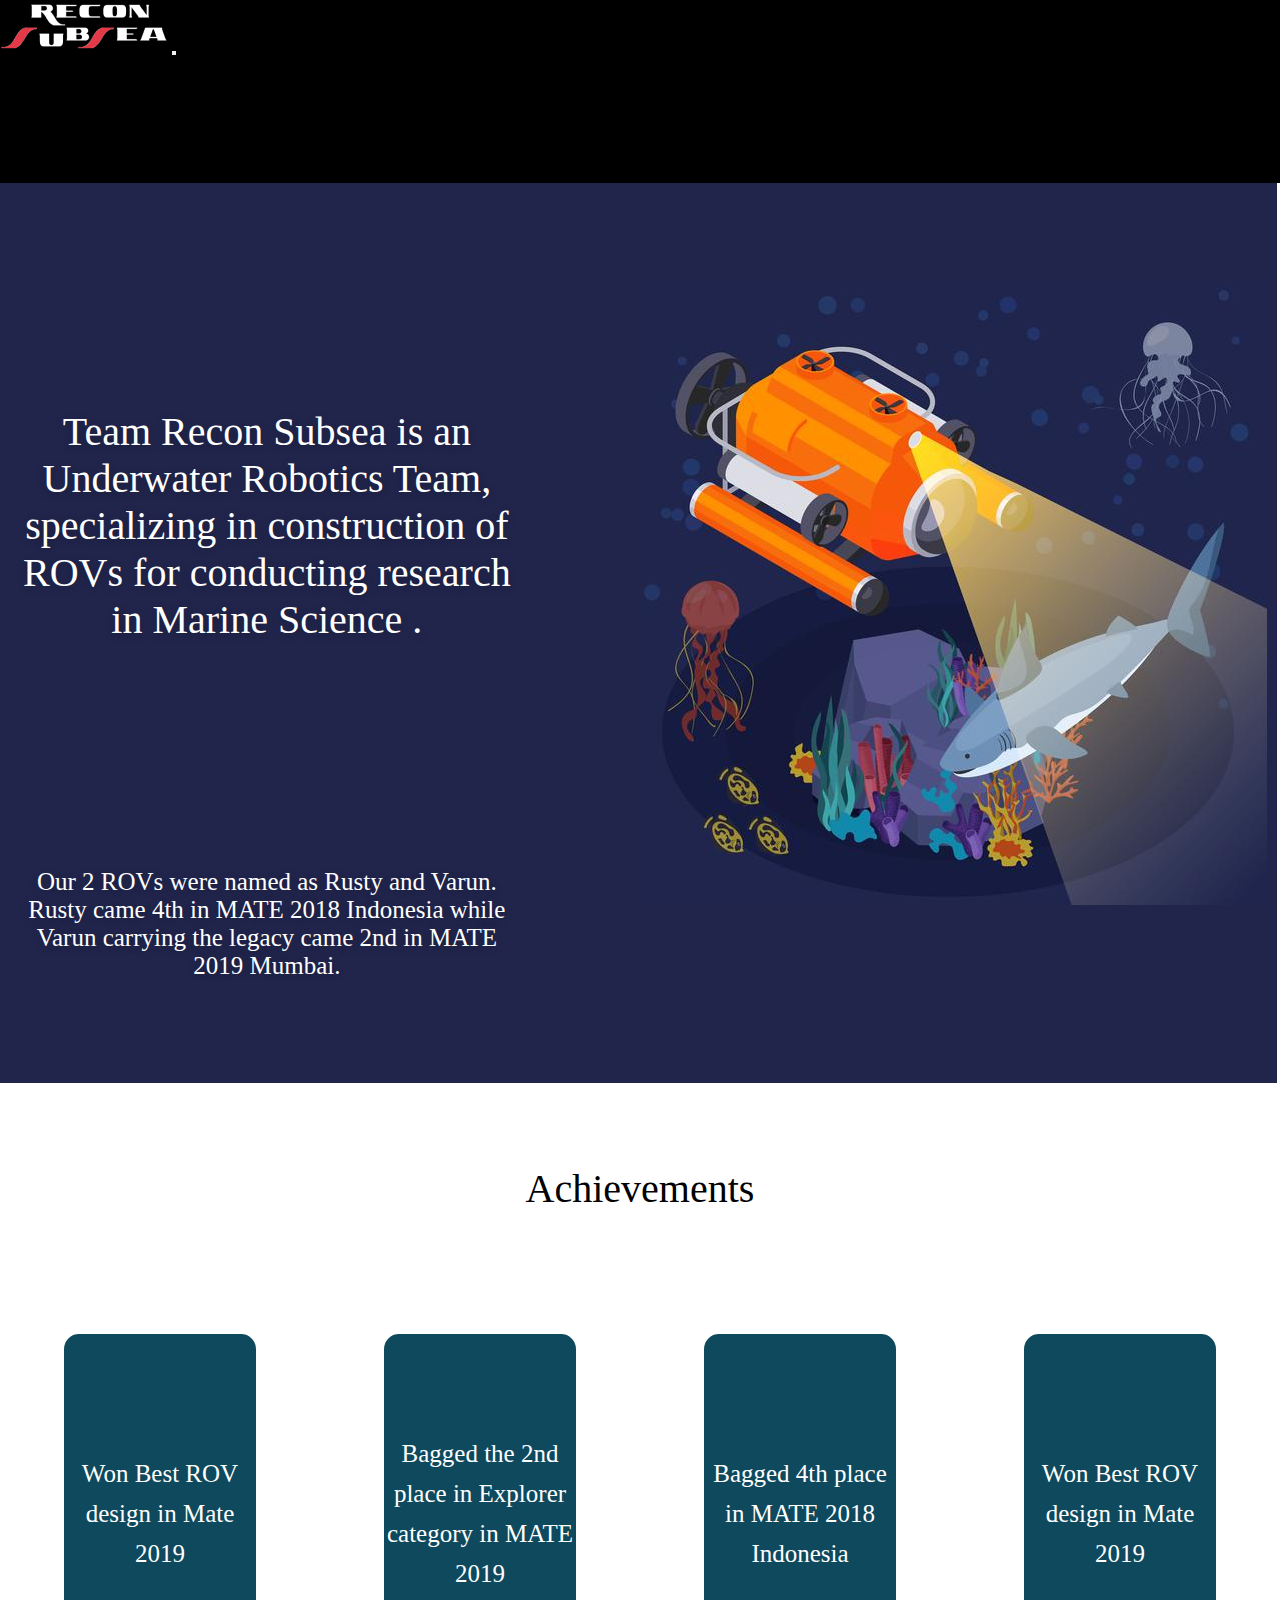
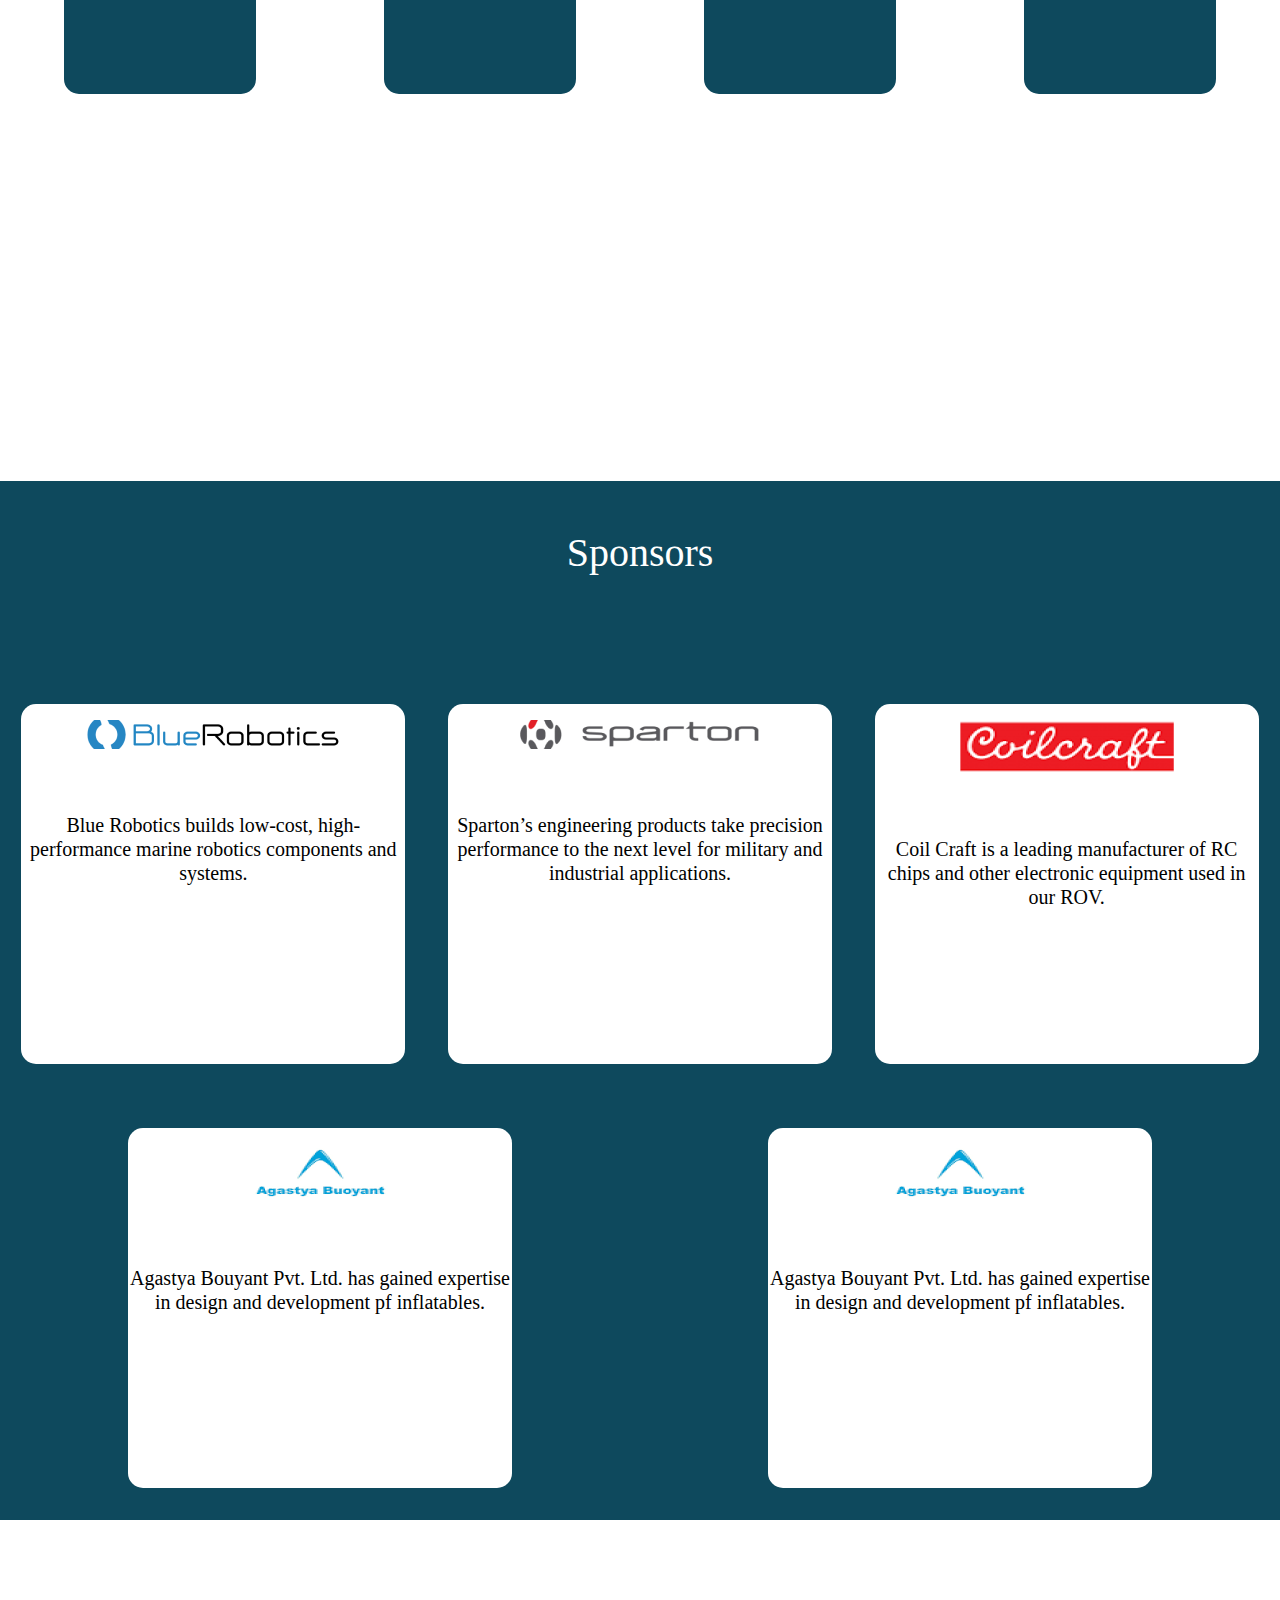
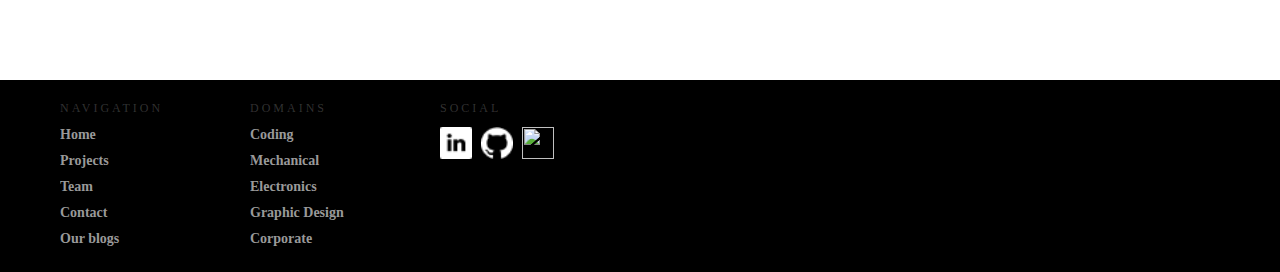
==== commit 472ec9c1: "Added Blogs" ====
--- a/index.html
+++ b/index.html
@@ -46,16 +46,19 @@
             >
           </li>
           <li class="nav-item pr-lg-4">
-            <a class="nav-link" href="#achievements">Projects</a>
-          </li>
-          <li class="nav-item pr-lg-4">
-            <a class="nav-link" href="#footer">Domains</a>
+            <a class="nav-link" href="projects.html">Projects</a>
+          </li>
+          <li class="nav-item pr-lg-4">
+            <a class="nav-link" href="domains.html">Domains</a>
           </li>
           <li class="nav-item pr-lg-4">
             <a class="nav-link" href="events.html">Events</a>
           </li>
           <li class="nav-item pr-lg-4">
             <a class="nav-link" href="teams.html">Team</a>
+          </li>
+          <li class="nav-item pr-lg-4">
+            <a class="nav-link" href="blogs.html">Blogs</a>
           </li>
           <li class="nav-item pr-lg-4">
             <a class="nav-link" href="contact.html">Contact</a>
@@ -150,10 +153,11 @@
           <ul>
             <li><a href="index.html" class="footer-a">Home</a></li>
             <li>
-              <a href="index.html#achievements" class="footer-a">Projects</a>
-            </li>
-            <li><a href="#team" class="footer-a">Team</a></li>
+              <a href="projects.html" class="footer-a">Projects</a>
+            </li>
+            <li><a href="teams.html" class="footer-a">Team</a></li>
             <li><a href="contact.html" class="footer-a">Contact</a></li>
+            <li><a href="blogs.html" class="footer-a">Our blogs</a></li>
           </ul>
         </div>
         <div class="col">
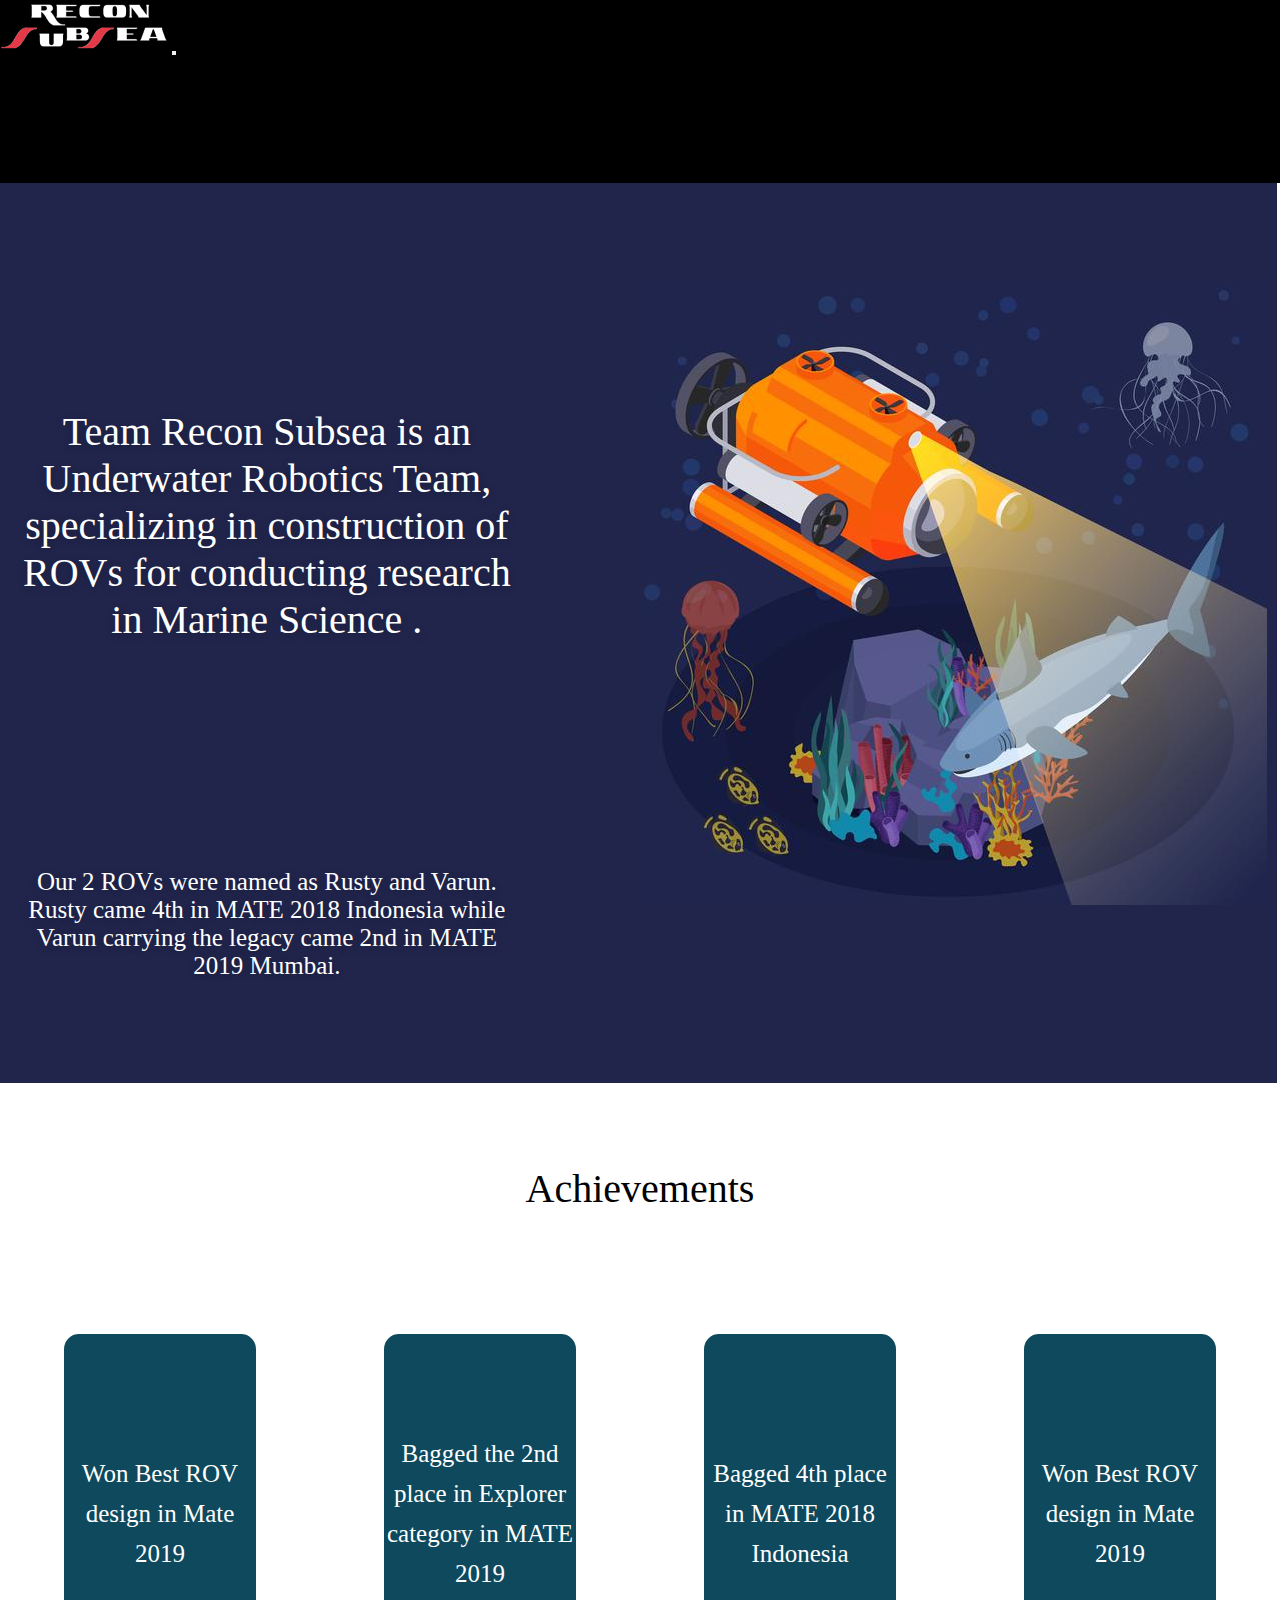
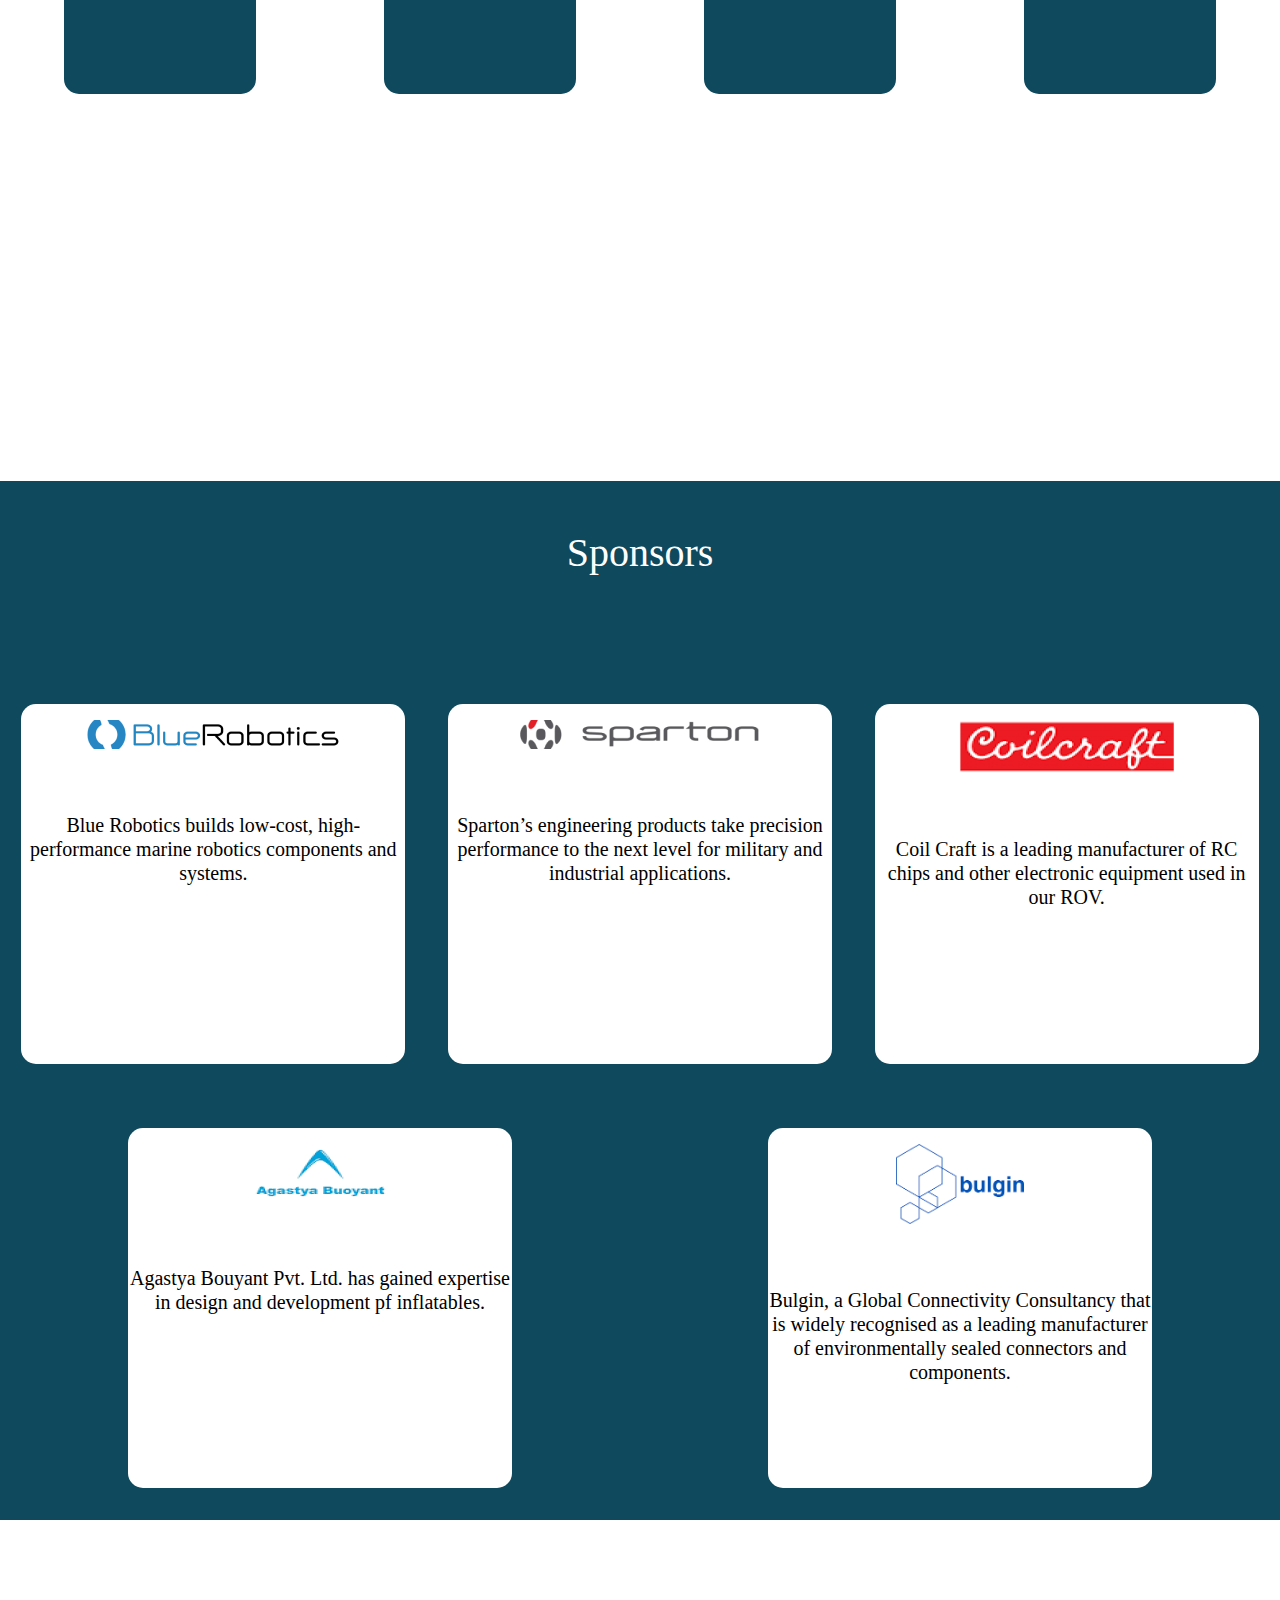
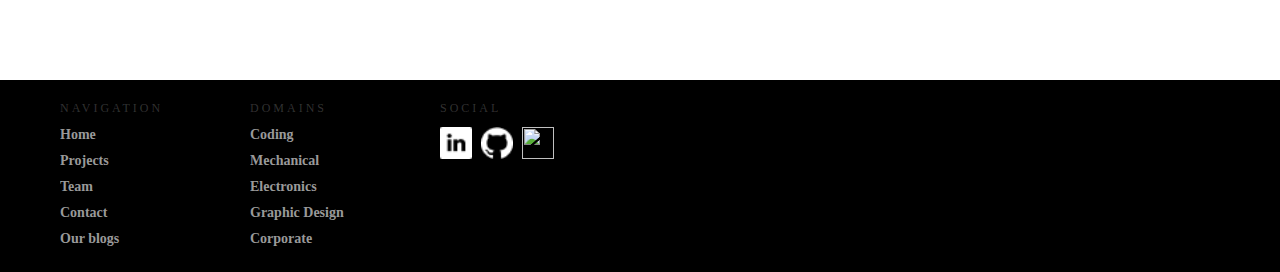
==== commit f0d40466: "Added images and some final touches, ready to host" ====
--- a/index.html
+++ b/index.html
@@ -136,10 +136,15 @@
           </p>
         </div>
         <div class="sponsors-card">
-          <img src="./assets/agastyabouyant01.png" class="sponsors-image" />
-          <p class="sponsors-text">
-            Agastya Bouyant Pvt. Ltd. has gained expertise in design and
-            development pf inflatables.
+          <img
+            src="./assets/blugin.png"
+            class="sponsors-image"
+            style="height: 5rem"
+          />
+          <p class="sponsors-text">
+            Bulgin, a Global Connectivity Consultancy that is widely recognised
+            as a leading manufacturer of environmentally sealed connectors and
+            components.
           </p>
         </div>
       </div>
--- a/css/styles.css
+++ b/css/styles.css
@@ -631,7 +631,7 @@
   margin-bottom: 2rem;
 }
 .events-container-text {
-  height: 30vh;
+  height: auto;
 }
 .events-container-h3 {
   font-family: Raleway;
